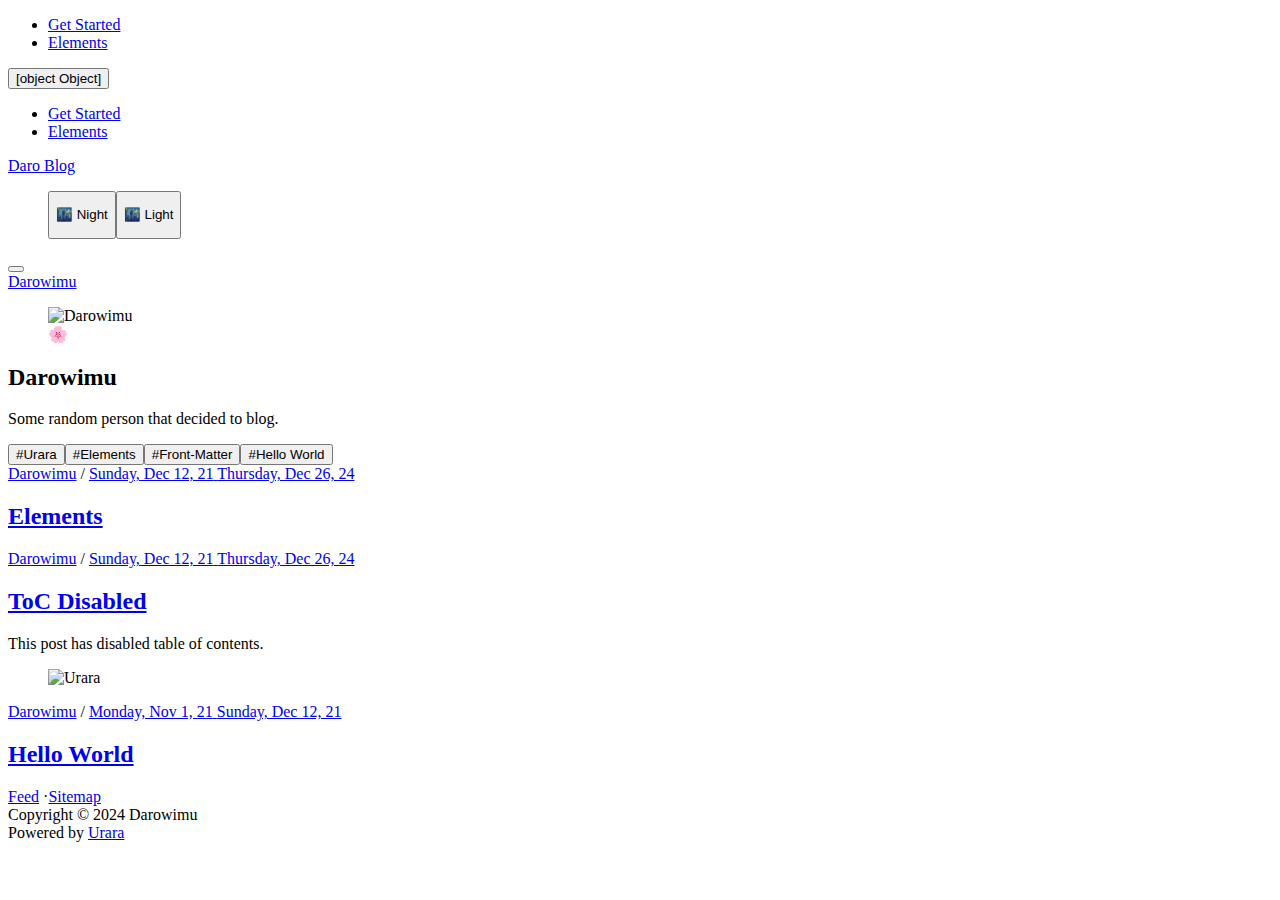
==== index.html @ 3c772a24 "deploy: 29f7deb271c3a0f423821374e1109b436f73f170" ====
<!doctype html>
<html lang="en-US">
  <head prefix="og: https://ogp.me/ns#">
    <meta charset="utf-8" />
    <meta name="generator" content="gh:importantimport/urara" />
    <meta name="viewport" content="width=device-width, initial-scale=1" />
    <link rel="manifest" crossorigin="use-credentials" href="/manifest.webmanifest" />
    <link rel="alternate" type="application/feed+json" href="/feed.json" />
    <link rel="alternate" type="application/atom+xml" href="/atom.xml" />
    <link rel="sitemap" type="application/xml" href="/sitemap.xml" />
    <meta http-equiv="content-security-policy" content="style-src 'self' 'unsafe-inline' https://giscus.app">
		<link href="./_app/immutable/assets/0.twRGqAT3.css" rel="stylesheet">
		<link href="./_app/immutable/assets/posts.D4gQgZwN.css" rel="stylesheet">
		<link rel="modulepreload" href="./_app/immutable/entry/start.jPMTQqQ0.js">
		<link rel="modulepreload" href="./_app/immutable/chunks/entry.Bw_mRrRF.js">
		<link rel="modulepreload" href="./_app/immutable/chunks/scheduler.FGUOCI5T.js">
		<link rel="modulepreload" href="./_app/immutable/chunks/index.BI7v63FY.js">
		<link rel="modulepreload" href="./_app/immutable/entry/app.BhuHzPil.js">
		<link rel="modulepreload" href="./_app/immutable/chunks/preload-helper.BQ24v_F8.js">
		<link rel="modulepreload" href="./_app/immutable/chunks/index.TPYxZWDS.js">
		<link rel="modulepreload" href="./_app/immutable/nodes/0.C-fbD_0y.js">
		<link rel="modulepreload" href="./_app/immutable/chunks/posts.CbyiWqQX.js">
		<link rel="modulepreload" href="./_app/immutable/chunks/posts.4dVmwM_k.js">
		<link rel="modulepreload" href="./_app/immutable/nodes/2.CXA2_VUJ.js">
		<link rel="modulepreload" href="./_app/immutable/chunks/stores.BW5IxQlB.js">
		<link rel="modulepreload" href="./_app/immutable/chunks/post_card.CGYtZZ6U.js"><title>Daro Blog</title><!-- HEAD_svelte-1laq3tv_START --><!-- HEAD_svelte-1laq3tv_END --><!-- HEAD_svelte-10yve3l_START --><link href="https://urara-demo.netlify.app/favicon.png" rel="shortcut icon" sizes="48x48" type="image/png"><link href="https://urara-demo.netlify.app/assets/any@180.png" rel="apple-touch-icon" sizes="180x180" type="image/png"><link href="https://urara-demo.netlify.app/assets/any@192.png" rel="icon" sizes="192x192" type="image/png"><!-- HEAD_svelte-10yve3l_END --><!-- HEAD_svelte-yn0p46_START --><meta name="theme-color"><!-- HEAD_svelte-yn0p46_END --><!-- HEAD_svelte-13ashyv_START --><meta content="Darowimu" name="author"><meta content="Powered by SvelteKit/Urara" name="description"> <meta name="keywords">  <link href="https://urara-demo.netlify.app" rel="canonical"><!-- HEAD_svelte-13ashyv_END --><!-- HEAD_svelte-1b7xa4j_START --><meta content="Daro Blog" property="og:site_name"><meta content="en-US" property="og:locale"><meta content="website" property="og:type"> <meta content="https://urara-demo.netlify.app/assets/maskable@512.png" property="og:image"> <meta content="Powered by SvelteKit/Urara" property="og:description"> <meta content="Daro Blog" property="og:title"> <meta content="https://urara-demo.netlify.app" property="og:url"><!-- HEAD_svelte-1b7xa4j_END -->
  </head>
  <body itemscope itemtype="https://schema.org/WebPage">
    <div style="display: contents">      <header class="fixed z-50 w-full transition-all duration-500 ease-in-out border-b-2 border-transparent max-h-[4.125rem]false" id="header"><div class="navbar"><div class="navbar-start">  <div class="dropdown lg:hidden"><label class="btn btn-square btn-ghost" for="navbar-dropdown" tabindex="0" data-svelte-h="svelte-18njhny"><span class="i-heroicons-outline-menu-alt-1"></span></label> <ul class="menu menu-compact dropdown-content bg-base-100 text-base-content shadow-lg rounded-box min-w-max max-w-52 p-2" id="navbar-dropdown" tabindex="0"><li><a href="/hello-world">Get Started</a> </li><li><a href="/hello-world/elements">Elements</a> </li></ul></div> <div class="swap order-last hidden lg:inline-grid"><button class="swap-on btn btn-ghost text-base font-normal normal-case transition-all duration-200 hidden">[object Object]</button> <ul class="swap-off menu menu-horizontal p-0"><li><a class="!rounded-btn" href="/hello-world">Get Started</a> </li><li><a class="!rounded-btn" href="/hello-world/elements">Elements</a> </li></ul></div> <a class="btn btn-ghost normal-case text-lg" href="/">Daro Blog</a></div> <div class="navbar-end"> <div class="dropdown dropdown-end" id="change-theme">  <div class="btn btn-square btn-ghost" tabindex="0" data-svelte-h="svelte-1xk2wyd"><span class="i-heroicons-outline-color-swatch"></span></div>   <ul class="flex flex-nowrap shadow-2xl menu dropdown-content bg-base-100 text-base-content rounded-box w-52 p-2 gap-2 overflow-y-auto max-h-[21.5rem]" tabindex="0"><button class="btn btn-ghost w-full hover:bg-primary group rounded-lg flex bg-base-100 p-2 transition-all" data-theme="night"><p class="flex-1 text-left text-base-content group-hover:text-primary-content transition-color">🌃 Night</p> <div class="grid grid-cols-4 gap-0.5 m-auto"><div class="bg-primary w-1 h-4 rounded-btn"></div><div class="bg-secondary w-1 h-4 rounded-btn"></div><div class="bg-accent w-1 h-4 rounded-btn"></div><div class="bg-neutral w-1 h-4 rounded-btn"></div></div> </button><button class="btn btn-ghost w-full hover:bg-primary group rounded-lg flex bg-base-100 p-2 transition-all" data-theme="lemonade"><p class="flex-1 text-left text-base-content group-hover:text-primary-content transition-color">🌃 Light</p> <div class="grid grid-cols-4 gap-0.5 m-auto"><div class="bg-primary w-1 h-4 rounded-btn"></div><div class="bg-secondary w-1 h-4 rounded-btn"></div><div class="bg-accent w-1 h-4 rounded-btn"></div><div class="bg-neutral w-1 h-4 rounded-btn"></div></div> </button></ul></div></div></div></header> <button aria-label="scroll to top" class="fixed grid group btn btn-circle btn-lg border-none backdrop-blur bottom-6 right-6 z-50 duration-500 ease-in-outbtn-ghost bg-base-100/30 md:bg-base-200/30  translate-y-24" id="totop"> <div class="radial-progress text-accent transition-all duration-500 ease-in-out group-hover:text-[color-mix(in_oklab,oklch(var(--a)),black_7%)] col-start-1 row-start-1" style="--size:4rem; --thickness: 0.25rem; --value:undefined;"></div> <div class="border-4 border-base-content/10 group-hover:border-transparent col-start-1 row-start-1 rounded-full w-full h-full p-4 grid duration-500 ease-in-out" data-svelte-h="svelte-1lpt3af"><span class="i-heroicons-solid-chevron-up !w-6 !h-6"></span></div></button> <div class="bg-base-100 md:bg-base-200 min-h-screen pt-16 md:pb-8 lg:pb-16">  <div class="flex flex-col flex-nowrap justify-center xl:flex-row xl:flex-wrap h-feed"><div class="flex-1 w-full max-w-screen-md order-first mx-auto xl:mr-0 xl:ml-8 xl:max-w-md"><div class="h-card flex flex-col gap-4 sticky top-24 card card-body p-4 items-right xl:border-2 xl:py-8 border-base-content/10 xl:ml-auto xl:mr-8 xl:max-w-xs"><a class="hidden u-url u-uid" href="https://urara-demo.netlify.app">Darowimu</a> <figure class="relative mx-auto group"><img alt="Darowimu" class="u-photo rounded-full shadow-xl hover:shadow-2xl transition-shadow z-10 w-24 h-24 md:w-32 md:h-32" src="/assets/maskable@512.png"> <div class="absolute z-20 rounded-full w-8 h-8 md:w-10 md:h-10 bottom-0 right-0 bg-base-100 shadow-xl text-lg md:text-xl text-center py-0.5 md:py-1.5">🌸</div></figure> <div class="text-center flex flex-col gap-2"><h2 class="text-2xl font-bold mt-0 mb-2 p-name">Darowimu</h2> <p class="opacity-75 p-note"><!-- HTML_TAG_START -->Some random person that decided to blog.<!-- HTML_TAG_END --></p> </div></div></div> <div class="flex-1 w-full max-w-screen-md xl:order-last mx-auto xl:ml-0 xl:mr-8 xl:max-w-md"><div class="flex xl:flex-wrap gap-2 overflow-x-auto xl:overflow-x-hidden overflow-y-hidden max-h-24 my-auto xl:max-h-fit max-w-fit xl:max-w-full pl-8 md:px-0 xl:pl-8 xl:pt-8"><button class="btn btn-sm btn-ghost normal-case border-dotted border-base-content/20 border-2 mt-4 mb-8 xl:m-0" id="Urara">#Urara </button><button class="btn btn-sm btn-ghost normal-case border-dotted border-base-content/20 border-2 mt-4 mb-8 xl:m-0" id="Elements">#Elements </button><button class="btn btn-sm btn-ghost normal-case border-dotted border-base-content/20 border-2 mt-4 mb-8 xl:m-0" id="Front-Matter">#Front-Matter </button><button class="btn btn-sm btn-ghost normal-case border-dotted border-base-content/20 border-2 mt-4 mb-8 xl:m-0" id="Hello World">#Hello World </button></div></div> <div class="flex-none w-full max-w-screen-md mx-auto xl:mx-0">  <main class="flex flex-col relative bg-base-100 md:bg-transparent md:gap-8 z-10" itemprop="mainEntityOfPage" itemscope itemtype="https://schema.org/Blog">  <div class="rounded-box transition-all duration-500 ease-in-out hover:z-30 hover:shadow-lg md:shadow-xl md:hover:shadow-2xl md:hover:-translate-y-0.5"><article class="h-entry card bg-base-100 rounded-none md:rounded-box md:shadow-xl overflow-hidden z-10  group" itemprop="blogPost" itemscope itemtype="https://schema.org/BlogPosting">   <div class="card-body gap-0 "><div class="flex flex-col gap-2"> <div class="flex font-semibold gap-1.5"><a class="opacity-75 hover:opacity-100 hover:text-primary duration-500 ease-in-out p-author h-card hidden" href="https://urara-demo.netlify.app" rel="author">Darowimu</a> <span class="opacity-50 hidden" data-svelte-h="svelte-1ijzl0g">/</span> <a class="u-url u-uid swap group/time" href="/hello-world/elements"><time class="group-hover/time:opacity-0 font-semibold opacity-75 duration-500 ease-in-out mr-auto dt-published" datetime="2021-12-12T00:00:00.000Z" itemprop="datePublished">Sunday, Dec 12, 21</time> <time class="opacity-0 group-hover/time:opacity-100 font-semibold text-primary duration-500 ease-in-out mr-auto dt-updated" datetime="2024-12-26T21:38:08.629Z" itemprop="dateModified">Thursday, Dec 26, 24</time></a></div> <h2 class="card-title text-3xl mr-auto bg-[length:100%_0%] bg-[position:0_88%] underline decoration-4 decoration-transparent group-hover:decoration-primary hover:bg-[length:100%_100%] hover:text-primary-content bg-gradient-to-t from-primary to-primary bg-no-repeat transition-all ease-in-out duration-300" itemprop="name headline"><a class="u-url p-name" href="/hello-world/elements" itemprop="url">Elements</a></h2> </div> <main class="urara-prose prose e-content" itemprop="articleBody"></main> </div> </article> </div>  <div class="rounded-box transition-all duration-500 ease-in-out hover:z-30 hover:shadow-lg md:shadow-xl md:hover:shadow-2xl md:hover:-translate-y-0.5"><article class="h-entry card bg-base-100 rounded-none md:rounded-box md:shadow-xl overflow-hidden z-10  group" itemprop="blogPost" itemscope itemtype="https://schema.org/BlogPosting">   <div class="card-body gap-0 "><div class="flex flex-col gap-2"> <div class="flex font-semibold gap-1.5"><a class="opacity-75 hover:opacity-100 hover:text-primary duration-500 ease-in-out p-author h-card hidden" href="https://urara-demo.netlify.app" rel="author">Darowimu</a> <span class="opacity-50 hidden" data-svelte-h="svelte-1ijzl0g">/</span> <a class="u-url u-uid swap group/time" href="/hello-world/toc-disabled"><time class="group-hover/time:opacity-0 font-semibold opacity-75 duration-500 ease-in-out mr-auto dt-published" datetime="2021-12-12T00:00:00.000Z" itemprop="datePublished">Sunday, Dec 12, 21</time> <time class="opacity-0 group-hover/time:opacity-100 font-semibold text-primary duration-500 ease-in-out mr-auto dt-updated" datetime="2024-12-26T21:38:08.629Z" itemprop="dateModified">Thursday, Dec 26, 24</time></a></div> <h2 class="card-title text-3xl mr-auto bg-[length:100%_0%] bg-[position:0_88%] underline decoration-4 decoration-transparent group-hover:decoration-primary hover:bg-[length:100%_100%] hover:text-primary-content bg-gradient-to-t from-primary to-primary bg-no-repeat transition-all ease-in-out duration-300" itemprop="name headline"><a class="u-url p-name" href="/hello-world/toc-disabled" itemprop="url">ToC Disabled</a></h2> <p class="p-summary mb-auto" itemprop="description">This post has disabled table of contents.</p></div> <main class="urara-prose prose e-content" itemprop="articleBody"></main> </div> </article> </div>  <div class="rounded-box transition-all duration-500 ease-in-out hover:z-30 hover:shadow-lg md:shadow-xl md:hover:shadow-2xl md:hover:-translate-y-0.5"><article class="h-entry card bg-base-100 rounded-none md:rounded-box md:shadow-xl overflow-hidden z-10 before:!rounded-none group image-full" itemprop="blogPost" itemscope itemtype="https://schema.org/BlogPosting">  <figure class="!block"><picture><source srcset="/_app/immutable/assets/urara.CoHjeEFW.avif 736w" type="image/avif"> <img alt="Urara" class="u-featured object-center h-full w-full absolute group-hover:scale-105 transition-transform duration-500 ease-in-out" decoding="auto" loading="eager" src="/hello-world/urara.webp"></picture></figure> <div class="card-body gap-0 md:col-start-1 md:row-start-1 md:text-neutral-content md:z-20"><div class="flex flex-col gap-2"> <div class="flex font-semibold gap-1.5"><a class="opacity-75 hover:opacity-100 hover:text-primary duration-500 ease-in-out p-author h-card hidden" href="https://urara-demo.netlify.app" rel="author">Darowimu</a> <span class="opacity-50 hidden" data-svelte-h="svelte-1ijzl0g">/</span> <a class="u-url u-uid swap group/time" href="/hello-world"><time class="group-hover/time:opacity-0 font-semibold opacity-75 duration-500 ease-in-out mr-auto dt-published" datetime="2021-11-01T00:00:00.000Z" itemprop="datePublished">Monday, Nov 1, 21</time> <time class="opacity-0 group-hover/time:opacity-100 font-semibold text-primary duration-500 ease-in-out mr-auto dt-updated" datetime="2021-12-12T00:00:00.000Z" itemprop="dateModified">Sunday, Dec 12, 21</time></a></div> <h2 class="card-title text-3xl mr-auto bg-[length:100%_0%] bg-[position:0_88%] underline decoration-4 decoration-transparent group-hover:decoration-primary hover:bg-[length:100%_100%] hover:text-primary-content bg-gradient-to-t from-primary to-primary bg-no-repeat transition-all ease-in-out duration-300" itemprop="name headline"><a class="u-url p-name" href="/hello-world" itemprop="url">Hello World</a></h2> </div> <main class="urara-prose prose e-content" itemprop="articleBody"></main> </div> </article> </div></main> <div class="sticky bottom-0 md:static md:mt-8 hidden"><div class="divider mt-0 mb-8 hidden lg:flex"></div> <footer class="footer footer-center bg-base-300 text-base-content shadow-inner p-8 md:rounded-box  " id="footer"><div class="prose"><p><a href="/atom.xml" rel="noopener noreferrer external" target="_blank">Feed</a> <span class="mr-1" data-svelte-h="svelte-lk4btp">·</span><a href="/sitemap.xml" rel="noopener noreferrer external" target="_blank">Sitemap</a>  <br>
      Copyright © 2024 Darowimu <br>
      Powered by
      <a class="tooltip tooltip-secondary hover:text-secondary" data-tip="🌸 [Polaris] - Based on MDsveX & SvelteKit 🌸" href="https://github.com/importantimport/urara" rel="noopener noreferrer external" target="_blank" data-svelte-h="svelte-vjman6">Urara</a> </p></div></footer></div></div></div></div> 
			<script type="application/json" data-sveltekit-fetched data-url="/posts.json">{"status":200,"statusText":"","headers":{},"body":"[{\"title\":\"Elements\",\"created\":\"2021-12-12T00:00:00.000Z\",\"tags\":[\"Urara\",\"Elements\"],\"updated\":\"2024-12-26T21:38:08.629Z\",\"images\":[],\"slug\":\"/hello-world/elements/+page.svelte.md\",\"path\":\"/hello-world/elements\",\"toc\":[{\"depth\":2,\"slug\":\"headings\",\"title\":\"Headings\"},{\"depth\":3,\"slug\":\"heading\",\"title\":\"Heading\"},{\"depth\":4,\"slug\":\"heading-1\",\"title\":\"Heading\"},{\"depth\":5,\"slug\":\"heading-2\",\"title\":\"Heading\"},{\"depth\":6,\"slug\":\"heading-3\",\"title\":\"Heading\"},{\"depth\":2,\"slug\":\"paragraphs\",\"title\":\"Paragraphs\"},{\"depth\":2,\"slug\":\"lists\",\"title\":\"Lists\"},{\"depth\":3,\"slug\":\"definition-list-dl\",\"title\":\"Definition List (dl)\"},{\"depth\":3,\"slug\":\"ordered-list-ol\",\"title\":\"Ordered List (ol)\"},{\"depth\":3,\"slug\":\"unordered-list-ul\",\"title\":\"Unordered List (ul)\"},{\"depth\":3,\"slug\":\"checkbox-list-ul\",\"title\":\"Checkbox List (ul)\"},{\"depth\":2,\"slug\":\"table\",\"title\":\"Table\"},{\"depth\":2,\"slug\":\"footnotes\",\"title\":\"Footnotes\"},{\"depth\":2,\"slug\":\"code\",\"title\":\"Code\"},{\"depth\":2,\"slug\":\"misc\",\"title\":\"Misc\"},{\"depth\":2,\"slug\":\"svelte-components\",\"title\":\"Svelte Components\"}],\"html\":\"\",\"type\":\"article\"},{\"title\":\"ToC Disabled\",\"summary\":\"This post has disabled table of contents.\",\"created\":\"2021-12-12T00:00:00.000Z\",\"tags\":[\"Front-Matter\"],\"toc\":false,\"updated\":\"2024-12-26T21:38:08.629Z\",\"images\":[],\"slug\":\"/hello-world/toc-disabled/+page.md\",\"path\":\"/hello-world/toc-disabled\",\"html\":\"\",\"type\":\"article\"},{\"title\":\"Hello World\",\"image\":\"/hello-world/urara.webp\",\"alt\":\"Urara\",\"created\":\"2021-11-01T00:00:00.000Z\",\"updated\":\"2021-12-12T00:00:00.000Z\",\"tags\":[\"Hello World\",\"Urara\"],\"images\":[],\"slug\":\"/hello-world/+page.svelte.md\",\"path\":\"/hello-world\",\"toc\":[{\"depth\":2,\"slug\":\"developing\",\"title\":\"Developing\"},{\"depth\":2,\"slug\":\"building\",\"title\":\"Building\"},{\"depth\":2,\"slug\":\"documentation\",\"title\":\"Documentation\"}],\"html\":\"\",\"type\":\"article\"}]"}</script>
			<script>
				{
					__sveltekit_11xqhlh = {
						base: new URL(".", location).pathname.slice(0, -1)
					};

					const element = document.currentScript.parentElement;

					const data = [null,null];

					Promise.all([
						import("./_app/immutable/entry/start.jPMTQqQ0.js"),
						import("./_app/immutable/entry/app.BhuHzPil.js")
					]).then(([kit, app]) => {
						kit.start(app, element, {
							node_ids: [0, 2],
							data,
							form: null,
							error: null
						});
					});
				}
			</script>
		</div>
  </body>
</html>
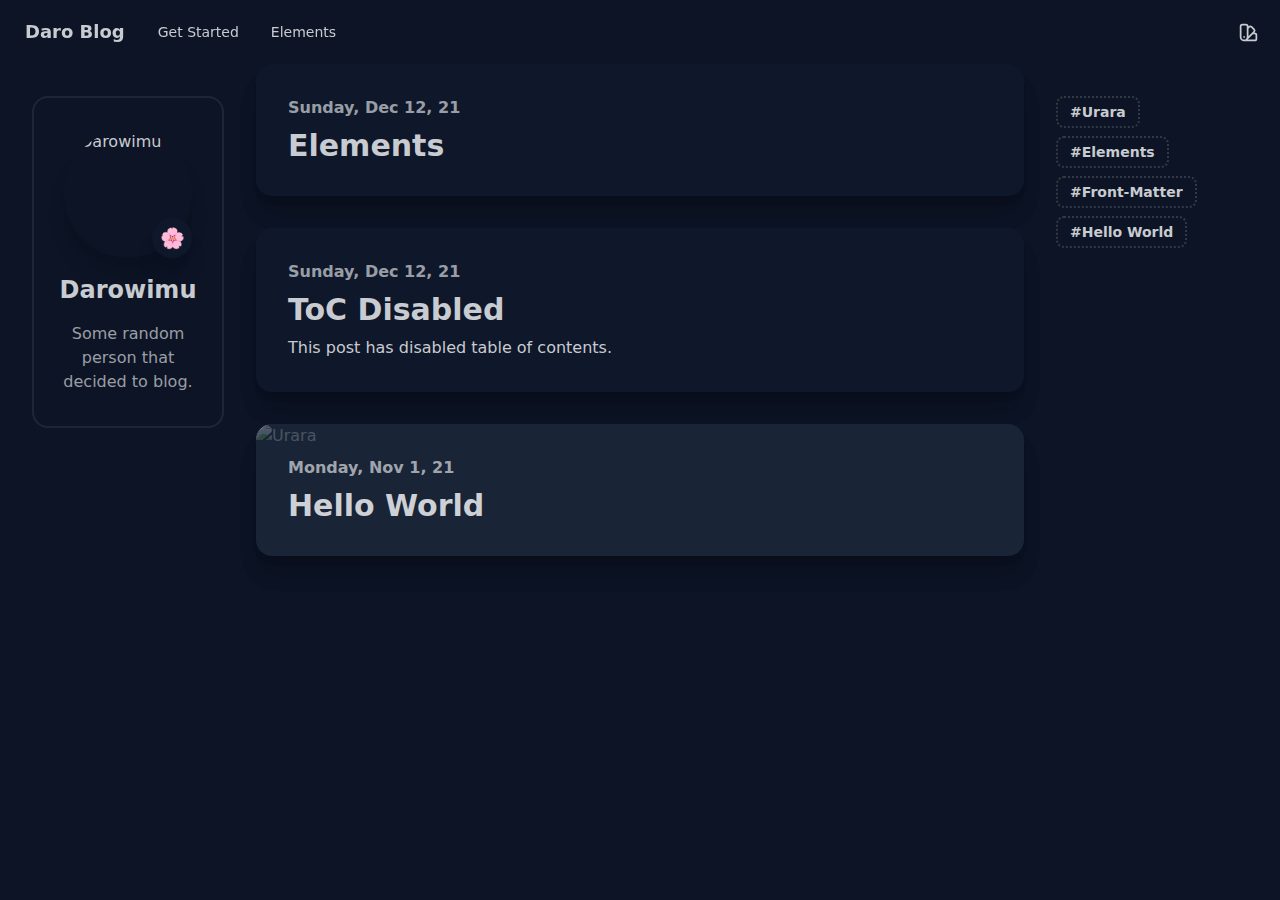
==== commit 709cf0a3: "deploy: 5466dfd1dd3529ccba396a6a5796adc3618f21da" ====
--- a/index.html
+++ b/index.html
@@ -9,31 +9,29 @@
     <link rel="alternate" type="application/atom+xml" href="/atom.xml" />
     <link rel="sitemap" type="application/xml" href="/sitemap.xml" />
     <meta http-equiv="content-security-policy" content="style-src 'self' 'unsafe-inline' https://giscus.app">
-		<link href="./_app/immutable/assets/0.twRGqAT3.css" rel="stylesheet">
+		<link href="./_app/immutable/assets/0.DyyJXam5.css" rel="stylesheet">
 		<link href="./_app/immutable/assets/posts.D4gQgZwN.css" rel="stylesheet">
-		<link rel="modulepreload" href="./_app/immutable/entry/start.jPMTQqQ0.js">
-		<link rel="modulepreload" href="./_app/immutable/chunks/entry.Bw_mRrRF.js">
+		<link rel="modulepreload" href="./_app/immutable/entry/start.Cbe9UZcG.js">
+		<link rel="modulepreload" href="./_app/immutable/chunks/entry.CT1XkQZy.js">
 		<link rel="modulepreload" href="./_app/immutable/chunks/scheduler.FGUOCI5T.js">
 		<link rel="modulepreload" href="./_app/immutable/chunks/index.BI7v63FY.js">
-		<link rel="modulepreload" href="./_app/immutable/entry/app.BhuHzPil.js">
+		<link rel="modulepreload" href="./_app/immutable/entry/app.BUAMHuux.js">
 		<link rel="modulepreload" href="./_app/immutable/chunks/preload-helper.BQ24v_F8.js">
 		<link rel="modulepreload" href="./_app/immutable/chunks/index.TPYxZWDS.js">
-		<link rel="modulepreload" href="./_app/immutable/nodes/0.C-fbD_0y.js">
+		<link rel="modulepreload" href="./_app/immutable/nodes/0.D9pzqazO.js">
 		<link rel="modulepreload" href="./_app/immutable/chunks/posts.CbyiWqQX.js">
 		<link rel="modulepreload" href="./_app/immutable/chunks/posts.4dVmwM_k.js">
-		<link rel="modulepreload" href="./_app/immutable/nodes/2.CXA2_VUJ.js">
-		<link rel="modulepreload" href="./_app/immutable/chunks/stores.BW5IxQlB.js">
-		<link rel="modulepreload" href="./_app/immutable/chunks/post_card.CGYtZZ6U.js"><title>Daro Blog</title><!-- HEAD_svelte-1laq3tv_START --><!-- HEAD_svelte-1laq3tv_END --><!-- HEAD_svelte-10yve3l_START --><link href="https://urara-demo.netlify.app/favicon.png" rel="shortcut icon" sizes="48x48" type="image/png"><link href="https://urara-demo.netlify.app/assets/any@180.png" rel="apple-touch-icon" sizes="180x180" type="image/png"><link href="https://urara-demo.netlify.app/assets/any@192.png" rel="icon" sizes="192x192" type="image/png"><!-- HEAD_svelte-10yve3l_END --><!-- HEAD_svelte-yn0p46_START --><meta name="theme-color"><!-- HEAD_svelte-yn0p46_END --><!-- HEAD_svelte-13ashyv_START --><meta content="Darowimu" name="author"><meta content="Powered by SvelteKit/Urara" name="description"> <meta name="keywords">  <link href="https://urara-demo.netlify.app" rel="canonical"><!-- HEAD_svelte-13ashyv_END --><!-- HEAD_svelte-1b7xa4j_START --><meta content="Daro Blog" property="og:site_name"><meta content="en-US" property="og:locale"><meta content="website" property="og:type"> <meta content="https://urara-demo.netlify.app/assets/maskable@512.png" property="og:image"> <meta content="Powered by SvelteKit/Urara" property="og:description"> <meta content="Daro Blog" property="og:title"> <meta content="https://urara-demo.netlify.app" property="og:url"><!-- HEAD_svelte-1b7xa4j_END -->
+		<link rel="modulepreload" href="./_app/immutable/nodes/2.Dih--NgC.js">
+		<link rel="modulepreload" href="./_app/immutable/chunks/stores.Ckrjcemc.js">
+		<link rel="modulepreload" href="./_app/immutable/chunks/post_card.Db7sp-6k.js"><title>Daro Blog</title><!-- HEAD_svelte-1laq3tv_START --><!-- HEAD_svelte-1laq3tv_END --><!-- HEAD_svelte-10yve3l_START --><link href="https://urara-demo.netlify.app/favicon.png" rel="shortcut icon" sizes="48x48" type="image/png"><link href="https://urara-demo.netlify.app/assets/any@180.png" rel="apple-touch-icon" sizes="180x180" type="image/png"><link href="https://urara-demo.netlify.app/assets/any@192.png" rel="icon" sizes="192x192" type="image/png"><!-- HEAD_svelte-10yve3l_END --><!-- HEAD_svelte-yn0p46_START --><meta name="theme-color"><!-- HEAD_svelte-yn0p46_END --><!-- HEAD_svelte-13ashyv_START --><meta content="Darowimu" name="author"><meta content="Powered by SvelteKit/Urara" name="description"> <meta name="keywords">  <link href="https://urara-demo.netlify.app" rel="canonical"><!-- HEAD_svelte-13ashyv_END --><!-- HEAD_svelte-1b7xa4j_START --><meta content="Daro Blog" property="og:site_name"><meta content="en-US" property="og:locale"><meta content="website" property="og:type"> <meta content="https://urara-demo.netlify.app/assets/maskable@512.png" property="og:image"> <meta content="Powered by SvelteKit/Urara" property="og:description"> <meta content="Daro Blog" property="og:title"> <meta content="https://urara-demo.netlify.app" property="og:url"><!-- HEAD_svelte-1b7xa4j_END -->
   </head>
   <body itemscope itemtype="https://schema.org/WebPage">
-    <div style="display: contents">      <header class="fixed z-50 w-full transition-all duration-500 ease-in-out border-b-2 border-transparent max-h-[4.125rem]false" id="header"><div class="navbar"><div class="navbar-start">  <div class="dropdown lg:hidden"><label class="btn btn-square btn-ghost" for="navbar-dropdown" tabindex="0" data-svelte-h="svelte-18njhny"><span class="i-heroicons-outline-menu-alt-1"></span></label> <ul class="menu menu-compact dropdown-content bg-base-100 text-base-content shadow-lg rounded-box min-w-max max-w-52 p-2" id="navbar-dropdown" tabindex="0"><li><a href="/hello-world">Get Started</a> </li><li><a href="/hello-world/elements">Elements</a> </li></ul></div> <div class="swap order-last hidden lg:inline-grid"><button class="swap-on btn btn-ghost text-base font-normal normal-case transition-all duration-200 hidden">[object Object]</button> <ul class="swap-off menu menu-horizontal p-0"><li><a class="!rounded-btn" href="/hello-world">Get Started</a> </li><li><a class="!rounded-btn" href="/hello-world/elements">Elements</a> </li></ul></div> <a class="btn btn-ghost normal-case text-lg" href="/">Daro Blog</a></div> <div class="navbar-end"> <div class="dropdown dropdown-end" id="change-theme">  <div class="btn btn-square btn-ghost" tabindex="0" data-svelte-h="svelte-1xk2wyd"><span class="i-heroicons-outline-color-swatch"></span></div>   <ul class="flex flex-nowrap shadow-2xl menu dropdown-content bg-base-100 text-base-content rounded-box w-52 p-2 gap-2 overflow-y-auto max-h-[21.5rem]" tabindex="0"><button class="btn btn-ghost w-full hover:bg-primary group rounded-lg flex bg-base-100 p-2 transition-all" data-theme="night"><p class="flex-1 text-left text-base-content group-hover:text-primary-content transition-color">🌃 Night</p> <div class="grid grid-cols-4 gap-0.5 m-auto"><div class="bg-primary w-1 h-4 rounded-btn"></div><div class="bg-secondary w-1 h-4 rounded-btn"></div><div class="bg-accent w-1 h-4 rounded-btn"></div><div class="bg-neutral w-1 h-4 rounded-btn"></div></div> </button><button class="btn btn-ghost w-full hover:bg-primary group rounded-lg flex bg-base-100 p-2 transition-all" data-theme="lemonade"><p class="flex-1 text-left text-base-content group-hover:text-primary-content transition-color">🌃 Light</p> <div class="grid grid-cols-4 gap-0.5 m-auto"><div class="bg-primary w-1 h-4 rounded-btn"></div><div class="bg-secondary w-1 h-4 rounded-btn"></div><div class="bg-accent w-1 h-4 rounded-btn"></div><div class="bg-neutral w-1 h-4 rounded-btn"></div></div> </button></ul></div></div></div></header> <button aria-label="scroll to top" class="fixed grid group btn btn-circle btn-lg border-none backdrop-blur bottom-6 right-6 z-50 duration-500 ease-in-outbtn-ghost bg-base-100/30 md:bg-base-200/30  translate-y-24" id="totop"> <div class="radial-progress text-accent transition-all duration-500 ease-in-out group-hover:text-[color-mix(in_oklab,oklch(var(--a)),black_7%)] col-start-1 row-start-1" style="--size:4rem; --thickness: 0.25rem; --value:undefined;"></div> <div class="border-4 border-base-content/10 group-hover:border-transparent col-start-1 row-start-1 rounded-full w-full h-full p-4 grid duration-500 ease-in-out" data-svelte-h="svelte-1lpt3af"><span class="i-heroicons-solid-chevron-up !w-6 !h-6"></span></div></button> <div class="bg-base-100 md:bg-base-200 min-h-screen pt-16 md:pb-8 lg:pb-16">  <div class="flex flex-col flex-nowrap justify-center xl:flex-row xl:flex-wrap h-feed"><div class="flex-1 w-full max-w-screen-md order-first mx-auto xl:mr-0 xl:ml-8 xl:max-w-md"><div class="h-card flex flex-col gap-4 sticky top-24 card card-body p-4 items-right xl:border-2 xl:py-8 border-base-content/10 xl:ml-auto xl:mr-8 xl:max-w-xs"><a class="hidden u-url u-uid" href="https://urara-demo.netlify.app">Darowimu</a> <figure class="relative mx-auto group"><img alt="Darowimu" class="u-photo rounded-full shadow-xl hover:shadow-2xl transition-shadow z-10 w-24 h-24 md:w-32 md:h-32" src="/assets/maskable@512.png"> <div class="absolute z-20 rounded-full w-8 h-8 md:w-10 md:h-10 bottom-0 right-0 bg-base-100 shadow-xl text-lg md:text-xl text-center py-0.5 md:py-1.5">🌸</div></figure> <div class="text-center flex flex-col gap-2"><h2 class="text-2xl font-bold mt-0 mb-2 p-name">Darowimu</h2> <p class="opacity-75 p-note"><!-- HTML_TAG_START -->Some random person that decided to blog.<!-- HTML_TAG_END --></p> </div></div></div> <div class="flex-1 w-full max-w-screen-md xl:order-last mx-auto xl:ml-0 xl:mr-8 xl:max-w-md"><div class="flex xl:flex-wrap gap-2 overflow-x-auto xl:overflow-x-hidden overflow-y-hidden max-h-24 my-auto xl:max-h-fit max-w-fit xl:max-w-full pl-8 md:px-0 xl:pl-8 xl:pt-8"><button class="btn btn-sm btn-ghost normal-case border-dotted border-base-content/20 border-2 mt-4 mb-8 xl:m-0" id="Urara">#Urara </button><button class="btn btn-sm btn-ghost normal-case border-dotted border-base-content/20 border-2 mt-4 mb-8 xl:m-0" id="Elements">#Elements </button><button class="btn btn-sm btn-ghost normal-case border-dotted border-base-content/20 border-2 mt-4 mb-8 xl:m-0" id="Front-Matter">#Front-Matter </button><button class="btn btn-sm btn-ghost normal-case border-dotted border-base-content/20 border-2 mt-4 mb-8 xl:m-0" id="Hello World">#Hello World </button></div></div> <div class="flex-none w-full max-w-screen-md mx-auto xl:mx-0">  <main class="flex flex-col relative bg-base-100 md:bg-transparent md:gap-8 z-10" itemprop="mainEntityOfPage" itemscope itemtype="https://schema.org/Blog">  <div class="rounded-box transition-all duration-500 ease-in-out hover:z-30 hover:shadow-lg md:shadow-xl md:hover:shadow-2xl md:hover:-translate-y-0.5"><article class="h-entry card bg-base-100 rounded-none md:rounded-box md:shadow-xl overflow-hidden z-10  group" itemprop="blogPost" itemscope itemtype="https://schema.org/BlogPosting">   <div class="card-body gap-0 "><div class="flex flex-col gap-2"> <div class="flex font-semibold gap-1.5"><a class="opacity-75 hover:opacity-100 hover:text-primary duration-500 ease-in-out p-author h-card hidden" href="https://urara-demo.netlify.app" rel="author">Darowimu</a> <span class="opacity-50 hidden" data-svelte-h="svelte-1ijzl0g">/</span> <a class="u-url u-uid swap group/time" href="/hello-world/elements"><time class="group-hover/time:opacity-0 font-semibold opacity-75 duration-500 ease-in-out mr-auto dt-published" datetime="2021-12-12T00:00:00.000Z" itemprop="datePublished">Sunday, Dec 12, 21</time> <time class="opacity-0 group-hover/time:opacity-100 font-semibold text-primary duration-500 ease-in-out mr-auto dt-updated" datetime="2024-12-26T21:38:08.629Z" itemprop="dateModified">Thursday, Dec 26, 24</time></a></div> <h2 class="card-title text-3xl mr-auto bg-[length:100%_0%] bg-[position:0_88%] underline decoration-4 decoration-transparent group-hover:decoration-primary hover:bg-[length:100%_100%] hover:text-primary-content bg-gradient-to-t from-primary to-primary bg-no-repeat transition-all ease-in-out duration-300" itemprop="name headline"><a class="u-url p-name" href="/hello-world/elements" itemprop="url">Elements</a></h2> </div> <main class="urara-prose prose e-content" itemprop="articleBody"></main> </div> </article> </div>  <div class="rounded-box transition-all duration-500 ease-in-out hover:z-30 hover:shadow-lg md:shadow-xl md:hover:shadow-2xl md:hover:-translate-y-0.5"><article class="h-entry card bg-base-100 rounded-none md:rounded-box md:shadow-xl overflow-hidden z-10  group" itemprop="blogPost" itemscope itemtype="https://schema.org/BlogPosting">   <div class="card-body gap-0 "><div class="flex flex-col gap-2"> <div class="flex font-semibold gap-1.5"><a class="opacity-75 hover:opacity-100 hover:text-primary duration-500 ease-in-out p-author h-card hidden" href="https://urara-demo.netlify.app" rel="author">Darowimu</a> <span class="opacity-50 hidden" data-svelte-h="svelte-1ijzl0g">/</span> <a class="u-url u-uid swap group/time" href="/hello-world/toc-disabled"><time class="group-hover/time:opacity-0 font-semibold opacity-75 duration-500 ease-in-out mr-auto dt-published" datetime="2021-12-12T00:00:00.000Z" itemprop="datePublished">Sunday, Dec 12, 21</time> <time class="opacity-0 group-hover/time:opacity-100 font-semibold text-primary duration-500 ease-in-out mr-auto dt-updated" datetime="2024-12-26T21:38:08.629Z" itemprop="dateModified">Thursday, Dec 26, 24</time></a></div> <h2 class="card-title text-3xl mr-auto bg-[length:100%_0%] bg-[position:0_88%] underline decoration-4 decoration-transparent group-hover:decoration-primary hover:bg-[length:100%_100%] hover:text-primary-content bg-gradient-to-t from-primary to-primary bg-no-repeat transition-all ease-in-out duration-300" itemprop="name headline"><a class="u-url p-name" href="/hello-world/toc-disabled" itemprop="url">ToC Disabled</a></h2> <p class="p-summary mb-auto" itemprop="description">This post has disabled table of contents.</p></div> <main class="urara-prose prose e-content" itemprop="articleBody"></main> </div> </article> </div>  <div class="rounded-box transition-all duration-500 ease-in-out hover:z-30 hover:shadow-lg md:shadow-xl md:hover:shadow-2xl md:hover:-translate-y-0.5"><article class="h-entry card bg-base-100 rounded-none md:rounded-box md:shadow-xl overflow-hidden z-10 before:!rounded-none group image-full" itemprop="blogPost" itemscope itemtype="https://schema.org/BlogPosting">  <figure class="!block"><picture><source srcset="/_app/immutable/assets/urara.CoHjeEFW.avif 736w" type="image/avif"> <img alt="Urara" class="u-featured object-center h-full w-full absolute group-hover:scale-105 transition-transform duration-500 ease-in-out" decoding="auto" loading="eager" src="/hello-world/urara.webp"></picture></figure> <div class="card-body gap-0 md:col-start-1 md:row-start-1 md:text-neutral-content md:z-20"><div class="flex flex-col gap-2"> <div class="flex font-semibold gap-1.5"><a class="opacity-75 hover:opacity-100 hover:text-primary duration-500 ease-in-out p-author h-card hidden" href="https://urara-demo.netlify.app" rel="author">Darowimu</a> <span class="opacity-50 hidden" data-svelte-h="svelte-1ijzl0g">/</span> <a class="u-url u-uid swap group/time" href="/hello-world"><time class="group-hover/time:opacity-0 font-semibold opacity-75 duration-500 ease-in-out mr-auto dt-published" datetime="2021-11-01T00:00:00.000Z" itemprop="datePublished">Monday, Nov 1, 21</time> <time class="opacity-0 group-hover/time:opacity-100 font-semibold text-primary duration-500 ease-in-out mr-auto dt-updated" datetime="2021-12-12T00:00:00.000Z" itemprop="dateModified">Sunday, Dec 12, 21</time></a></div> <h2 class="card-title text-3xl mr-auto bg-[length:100%_0%] bg-[position:0_88%] underline decoration-4 decoration-transparent group-hover:decoration-primary hover:bg-[length:100%_100%] hover:text-primary-content bg-gradient-to-t from-primary to-primary bg-no-repeat transition-all ease-in-out duration-300" itemprop="name headline"><a class="u-url p-name" href="/hello-world" itemprop="url">Hello World</a></h2> </div> <main class="urara-prose prose e-content" itemprop="articleBody"></main> </div> </article> </div></main> <div class="sticky bottom-0 md:static md:mt-8 hidden"><div class="divider mt-0 mb-8 hidden lg:flex"></div> <footer class="footer footer-center bg-base-300 text-base-content shadow-inner p-8 md:rounded-box  " id="footer"><div class="prose"><p><a href="/atom.xml" rel="noopener noreferrer external" target="_blank">Feed</a> <span class="mr-1" data-svelte-h="svelte-lk4btp">·</span><a href="/sitemap.xml" rel="noopener noreferrer external" target="_blank">Sitemap</a>  <br>
-      Copyright © 2024 Darowimu <br>
-      Powered by
-      <a class="tooltip tooltip-secondary hover:text-secondary" data-tip="🌸 [Polaris] - Based on MDsveX & SvelteKit 🌸" href="https://github.com/importantimport/urara" rel="noopener noreferrer external" target="_blank" data-svelte-h="svelte-vjman6">Urara</a> </p></div></footer></div></div></div></div> 
-			<script type="application/json" data-sveltekit-fetched data-url="/posts.json">{"status":200,"statusText":"","headers":{},"body":"[{\"title\":\"Elements\",\"created\":\"2021-12-12T00:00:00.000Z\",\"tags\":[\"Urara\",\"Elements\"],\"updated\":\"2024-12-26T21:38:08.629Z\",\"images\":[],\"slug\":\"/hello-world/elements/+page.svelte.md\",\"path\":\"/hello-world/elements\",\"toc\":[{\"depth\":2,\"slug\":\"headings\",\"title\":\"Headings\"},{\"depth\":3,\"slug\":\"heading\",\"title\":\"Heading\"},{\"depth\":4,\"slug\":\"heading-1\",\"title\":\"Heading\"},{\"depth\":5,\"slug\":\"heading-2\",\"title\":\"Heading\"},{\"depth\":6,\"slug\":\"heading-3\",\"title\":\"Heading\"},{\"depth\":2,\"slug\":\"paragraphs\",\"title\":\"Paragraphs\"},{\"depth\":2,\"slug\":\"lists\",\"title\":\"Lists\"},{\"depth\":3,\"slug\":\"definition-list-dl\",\"title\":\"Definition List (dl)\"},{\"depth\":3,\"slug\":\"ordered-list-ol\",\"title\":\"Ordered List (ol)\"},{\"depth\":3,\"slug\":\"unordered-list-ul\",\"title\":\"Unordered List (ul)\"},{\"depth\":3,\"slug\":\"checkbox-list-ul\",\"title\":\"Checkbox List (ul)\"},{\"depth\":2,\"slug\":\"table\",\"title\":\"Table\"},{\"depth\":2,\"slug\":\"footnotes\",\"title\":\"Footnotes\"},{\"depth\":2,\"slug\":\"code\",\"title\":\"Code\"},{\"depth\":2,\"slug\":\"misc\",\"title\":\"Misc\"},{\"depth\":2,\"slug\":\"svelte-components\",\"title\":\"Svelte Components\"}],\"html\":\"\",\"type\":\"article\"},{\"title\":\"ToC Disabled\",\"summary\":\"This post has disabled table of contents.\",\"created\":\"2021-12-12T00:00:00.000Z\",\"tags\":[\"Front-Matter\"],\"toc\":false,\"updated\":\"2024-12-26T21:38:08.629Z\",\"images\":[],\"slug\":\"/hello-world/toc-disabled/+page.md\",\"path\":\"/hello-world/toc-disabled\",\"html\":\"\",\"type\":\"article\"},{\"title\":\"Hello World\",\"image\":\"/hello-world/urara.webp\",\"alt\":\"Urara\",\"created\":\"2021-11-01T00:00:00.000Z\",\"updated\":\"2021-12-12T00:00:00.000Z\",\"tags\":[\"Hello World\",\"Urara\"],\"images\":[],\"slug\":\"/hello-world/+page.svelte.md\",\"path\":\"/hello-world\",\"toc\":[{\"depth\":2,\"slug\":\"developing\",\"title\":\"Developing\"},{\"depth\":2,\"slug\":\"building\",\"title\":\"Building\"},{\"depth\":2,\"slug\":\"documentation\",\"title\":\"Documentation\"}],\"html\":\"\",\"type\":\"article\"}]"}</script>
+    <div style="display: contents">      <header class="fixed z-50 w-full transition-all duration-500 ease-in-out border-b-2 border-transparent max-h-[4.125rem]false" id="header"><div class="navbar"><div class="navbar-start">  <div class="dropdown lg:hidden"><label class="btn btn-square btn-ghost" for="navbar-dropdown" tabindex="0" data-svelte-h="svelte-18njhny"><span class="i-heroicons-outline-menu-alt-1"></span></label> <ul class="menu menu-compact dropdown-content bg-base-100 text-base-content shadow-lg rounded-box min-w-max max-w-52 p-2" id="navbar-dropdown" tabindex="0"><li><a href="/hello-world">Get Started</a> </li><li><a href="/hello-world/elements">Elements</a> </li></ul></div> <div class="swap order-last hidden lg:inline-grid"><button class="swap-on btn btn-ghost text-base font-normal normal-case transition-all duration-200 hidden">[object Object]</button> <ul class="swap-off menu menu-horizontal p-0"><li><a class="!rounded-btn" href="/hello-world">Get Started</a> </li><li><a class="!rounded-btn" href="/hello-world/elements">Elements</a> </li></ul></div> <a class="btn btn-ghost normal-case text-lg" href="/">Daro Blog</a></div> <div class="navbar-end"> <div class="dropdown dropdown-end" id="change-theme">  <div class="btn btn-square btn-ghost" tabindex="0" data-svelte-h="svelte-1xk2wyd"><span class="i-heroicons-outline-color-swatch"></span></div>   <ul class="flex flex-nowrap shadow-2xl menu dropdown-content bg-base-100 text-base-content rounded-box w-52 p-2 gap-2 overflow-y-auto max-h-[21.5rem]" tabindex="0"><button class="btn btn-ghost w-full hover:bg-primary group rounded-lg flex bg-base-100 p-2 transition-all" data-theme="night"><p class="flex-1 text-left text-base-content group-hover:text-primary-content transition-color">🌃 Night</p> <div class="grid grid-cols-4 gap-0.5 m-auto"><div class="bg-primary w-1 h-4 rounded-btn"></div><div class="bg-secondary w-1 h-4 rounded-btn"></div><div class="bg-accent w-1 h-4 rounded-btn"></div><div class="bg-neutral w-1 h-4 rounded-btn"></div></div> </button><button class="btn btn-ghost w-full hover:bg-primary group rounded-lg flex bg-base-100 p-2 transition-all" data-theme="lemonade"><p class="flex-1 text-left text-base-content group-hover:text-primary-content transition-color">🌃 Light</p> <div class="grid grid-cols-4 gap-0.5 m-auto"><div class="bg-primary w-1 h-4 rounded-btn"></div><div class="bg-secondary w-1 h-4 rounded-btn"></div><div class="bg-accent w-1 h-4 rounded-btn"></div><div class="bg-neutral w-1 h-4 rounded-btn"></div></div> </button></ul></div></div></div></header> <button aria-label="scroll to top" class="fixed grid group btn btn-circle btn-lg border-none backdrop-blur bottom-6 right-6 z-50 duration-500 ease-in-outbtn-ghost bg-base-100/30 md:bg-base-200/30  translate-y-24" id="totop"> <div class="radial-progress text-accent transition-all duration-500 ease-in-out group-hover:text-[color-mix(in_oklab,oklch(var(--a)),black_7%)] col-start-1 row-start-1" style="--size:4rem; --thickness: 0.25rem; --value:undefined;"></div> <div class="border-4 border-base-content/10 group-hover:border-transparent col-start-1 row-start-1 rounded-full w-full h-full p-4 grid duration-500 ease-in-out" data-svelte-h="svelte-1lpt3af"><span class="i-heroicons-solid-chevron-up !w-6 !h-6"></span></div></button> <div class="bg-base-100 md:bg-base-200 min-h-screen pt-16 md:pb-8 lg:pb-16">  <div class="flex flex-col flex-nowrap justify-center xl:flex-row xl:flex-wrap h-feed"><div class="flex-1 w-full max-w-screen-md order-first mx-auto xl:mr-0 xl:ml-8 xl:max-w-md"><div class="h-card flex flex-col gap-4 sticky top-24 card card-body p-4 items-right xl:border-2 xl:py-8 border-base-content/10 xl:ml-auto xl:mr-8 xl:max-w-xs"><a class="hidden u-url u-uid" href="https://urara-demo.netlify.app">Darowimu</a> <figure class="relative mx-auto group"><img alt="Darowimu" class="u-photo rounded-full shadow-xl hover:shadow-2xl transition-shadow z-10 w-24 h-24 md:w-32 md:h-32" src="/assets/maskable@512.png"> <div class="absolute z-20 rounded-full w-8 h-8 md:w-10 md:h-10 bottom-0 right-0 bg-base-100 shadow-xl text-lg md:text-xl text-center py-0.5 md:py-1.5">🌸</div></figure> <div class="text-center flex flex-col gap-2"><h2 class="text-2xl font-bold mt-0 mb-2 p-name">Darowimu</h2> <p class="opacity-75 p-note"><!-- HTML_TAG_START -->Some random person that decided to blog.<!-- HTML_TAG_END --></p> </div></div></div> <div class="flex-1 w-full max-w-screen-md xl:order-last mx-auto xl:ml-0 xl:mr-8 xl:max-w-md"><div class="flex xl:flex-wrap gap-2 overflow-x-auto xl:overflow-x-hidden overflow-y-hidden max-h-24 my-auto xl:max-h-fit max-w-fit xl:max-w-full pl-8 md:px-0 xl:pl-8 xl:pt-8"><button class="btn btn-sm btn-ghost normal-case border-dotted border-base-content/20 border-2 mt-4 mb-8 xl:m-0" id="Urara">#Urara </button><button class="btn btn-sm btn-ghost normal-case border-dotted border-base-content/20 border-2 mt-4 mb-8 xl:m-0" id="Elements">#Elements </button><button class="btn btn-sm btn-ghost normal-case border-dotted border-base-content/20 border-2 mt-4 mb-8 xl:m-0" id="Front-Matter">#Front-Matter </button><button class="btn btn-sm btn-ghost normal-case border-dotted border-base-content/20 border-2 mt-4 mb-8 xl:m-0" id="Hello World">#Hello World </button></div></div> <div class="flex-none w-full max-w-screen-md mx-auto xl:mx-0">  <main class="flex flex-col relative bg-base-100 md:bg-transparent md:gap-8 z-10" itemprop="mainEntityOfPage" itemscope itemtype="https://schema.org/Blog">  <div class="rounded-box transition-all duration-500 ease-in-out hover:z-30 hover:shadow-lg md:shadow-xl md:hover:shadow-2xl md:hover:-translate-y-0.5"><article class="h-entry card bg-base-100 rounded-none md:rounded-box md:shadow-xl overflow-hidden z-10  group" itemprop="blogPost" itemscope itemtype="https://schema.org/BlogPosting">   <div class="card-body gap-0 "><div class="flex flex-col gap-2"> <div class="flex font-semibold gap-1.5"><a class="opacity-75 hover:opacity-100 hover:text-primary duration-500 ease-in-out p-author h-card hidden" href="https://urara-demo.netlify.app" rel="author">Darowimu</a> <span class="opacity-50 hidden" data-svelte-h="svelte-1ijzl0g">/</span> <a class="u-url u-uid swap group/time" href="/hello-world/elements"><time class="group-hover/time:opacity-0 font-semibold opacity-75 duration-500 ease-in-out mr-auto dt-published" datetime="2021-12-12T00:00:00.000Z" itemprop="datePublished">Sunday, Dec 12, 21</time> <time class="opacity-0 group-hover/time:opacity-100 font-semibold text-primary duration-500 ease-in-out mr-auto dt-updated" datetime="2024-12-26T21:43:54.151Z" itemprop="dateModified">Thursday, Dec 26, 24</time></a></div> <h2 class="card-title text-3xl mr-auto bg-[length:100%_0%] bg-[position:0_88%] underline decoration-4 decoration-transparent group-hover:decoration-primary hover:bg-[length:100%_100%] hover:text-primary-content bg-gradient-to-t from-primary to-primary bg-no-repeat transition-all ease-in-out duration-300" itemprop="name headline"><a class="u-url p-name" href="/hello-world/elements" itemprop="url">Elements</a></h2> </div> <main class="urara-prose prose e-content" itemprop="articleBody"></main> </div> </article> </div>  <div class="rounded-box transition-all duration-500 ease-in-out hover:z-30 hover:shadow-lg md:shadow-xl md:hover:shadow-2xl md:hover:-translate-y-0.5"><article class="h-entry card bg-base-100 rounded-none md:rounded-box md:shadow-xl overflow-hidden z-10  group" itemprop="blogPost" itemscope itemtype="https://schema.org/BlogPosting">   <div class="card-body gap-0 "><div class="flex flex-col gap-2"> <div class="flex font-semibold gap-1.5"><a class="opacity-75 hover:opacity-100 hover:text-primary duration-500 ease-in-out p-author h-card hidden" href="https://urara-demo.netlify.app" rel="author">Darowimu</a> <span class="opacity-50 hidden" data-svelte-h="svelte-1ijzl0g">/</span> <a class="u-url u-uid swap group/time" href="/hello-world/toc-disabled"><time class="group-hover/time:opacity-0 font-semibold opacity-75 duration-500 ease-in-out mr-auto dt-published" datetime="2021-12-12T00:00:00.000Z" itemprop="datePublished">Sunday, Dec 12, 21</time> <time class="opacity-0 group-hover/time:opacity-100 font-semibold text-primary duration-500 ease-in-out mr-auto dt-updated" datetime="2024-12-26T21:43:54.151Z" itemprop="dateModified">Thursday, Dec 26, 24</time></a></div> <h2 class="card-title text-3xl mr-auto bg-[length:100%_0%] bg-[position:0_88%] underline decoration-4 decoration-transparent group-hover:decoration-primary hover:bg-[length:100%_100%] hover:text-primary-content bg-gradient-to-t from-primary to-primary bg-no-repeat transition-all ease-in-out duration-300" itemprop="name headline"><a class="u-url p-name" href="/hello-world/toc-disabled" itemprop="url">ToC Disabled</a></h2> <p class="p-summary mb-auto" itemprop="description">This post has disabled table of contents.</p></div> <main class="urara-prose prose e-content" itemprop="articleBody"></main> </div> </article> </div>  <div class="rounded-box transition-all duration-500 ease-in-out hover:z-30 hover:shadow-lg md:shadow-xl md:hover:shadow-2xl md:hover:-translate-y-0.5"><article class="h-entry card bg-base-100 rounded-none md:rounded-box md:shadow-xl overflow-hidden z-10 before:!rounded-none group image-full" itemprop="blogPost" itemscope itemtype="https://schema.org/BlogPosting">  <figure class="!block"><picture><source srcset="/_app/immutable/assets/urara.CoHjeEFW.avif 736w" type="image/avif"> <img alt="Urara" class="u-featured object-center h-full w-full absolute group-hover:scale-105 transition-transform duration-500 ease-in-out" decoding="auto" loading="eager" src="/hello-world/urara.webp"></picture></figure> <div class="card-body gap-0 md:col-start-1 md:row-start-1 md:text-neutral-content md:z-20"><div class="flex flex-col gap-2"> <div class="flex font-semibold gap-1.5"><a class="opacity-75 hover:opacity-100 hover:text-primary duration-500 ease-in-out p-author h-card hidden" href="https://urara-demo.netlify.app" rel="author">Darowimu</a> <span class="opacity-50 hidden" data-svelte-h="svelte-1ijzl0g">/</span> <a class="u-url u-uid swap group/time" href="/hello-world"><time class="group-hover/time:opacity-0 font-semibold opacity-75 duration-500 ease-in-out mr-auto dt-published" datetime="2021-11-01T00:00:00.000Z" itemprop="datePublished">Monday, Nov 1, 21</time> <time class="opacity-0 group-hover/time:opacity-100 font-semibold text-primary duration-500 ease-in-out mr-auto dt-updated" datetime="2021-12-12T00:00:00.000Z" itemprop="dateModified">Sunday, Dec 12, 21</time></a></div> <h2 class="card-title text-3xl mr-auto bg-[length:100%_0%] bg-[position:0_88%] underline decoration-4 decoration-transparent group-hover:decoration-primary hover:bg-[length:100%_100%] hover:text-primary-content bg-gradient-to-t from-primary to-primary bg-no-repeat transition-all ease-in-out duration-300" itemprop="name headline"><a class="u-url p-name" href="/hello-world" itemprop="url">Hello World</a></h2> </div> <main class="urara-prose prose e-content" itemprop="articleBody"></main> </div> </article> </div></main> <div class="sticky bottom-0 md:static md:mt-8 hidden"><div class="divider mt-0 mb-8 hidden lg:flex"></div> <footer class="footer footer-center bg-base-300 text-base-content shadow-inner p-8 md:rounded-box  " id="footer"><div class="prose"><p><a href="/atom.xml" rel="noopener noreferrer external" target="_blank">Feed</a> <span class="mr-1" data-svelte-h="svelte-lk4btp">·</span><a href="/sitemap.xml" rel="noopener noreferrer external" target="_blank">Sitemap</a>  <br>
+      Copyright © 2024 Darowimu <br> </p></div></footer></div></div></div></div> 
+			<script type="application/json" data-sveltekit-fetched data-url="/posts.json">{"status":200,"statusText":"","headers":{},"body":"[{\"title\":\"Elements\",\"created\":\"2021-12-12T00:00:00.000Z\",\"tags\":[\"Urara\",\"Elements\"],\"updated\":\"2024-12-26T21:43:54.151Z\",\"images\":[],\"slug\":\"/hello-world/elements/+page.svelte.md\",\"path\":\"/hello-world/elements\",\"toc\":[{\"depth\":2,\"slug\":\"headings\",\"title\":\"Headings\"},{\"depth\":3,\"slug\":\"heading\",\"title\":\"Heading\"},{\"depth\":4,\"slug\":\"heading-1\",\"title\":\"Heading\"},{\"depth\":5,\"slug\":\"heading-2\",\"title\":\"Heading\"},{\"depth\":6,\"slug\":\"heading-3\",\"title\":\"Heading\"},{\"depth\":2,\"slug\":\"paragraphs\",\"title\":\"Paragraphs\"},{\"depth\":2,\"slug\":\"lists\",\"title\":\"Lists\"},{\"depth\":3,\"slug\":\"definition-list-dl\",\"title\":\"Definition List (dl)\"},{\"depth\":3,\"slug\":\"ordered-list-ol\",\"title\":\"Ordered List (ol)\"},{\"depth\":3,\"slug\":\"unordered-list-ul\",\"title\":\"Unordered List (ul)\"},{\"depth\":3,\"slug\":\"checkbox-list-ul\",\"title\":\"Checkbox List (ul)\"},{\"depth\":2,\"slug\":\"table\",\"title\":\"Table\"},{\"depth\":2,\"slug\":\"footnotes\",\"title\":\"Footnotes\"},{\"depth\":2,\"slug\":\"code\",\"title\":\"Code\"},{\"depth\":2,\"slug\":\"misc\",\"title\":\"Misc\"},{\"depth\":2,\"slug\":\"svelte-components\",\"title\":\"Svelte Components\"}],\"html\":\"\",\"type\":\"article\"},{\"title\":\"ToC Disabled\",\"summary\":\"This post has disabled table of contents.\",\"created\":\"2021-12-12T00:00:00.000Z\",\"tags\":[\"Front-Matter\"],\"toc\":false,\"updated\":\"2024-12-26T21:43:54.151Z\",\"images\":[],\"slug\":\"/hello-world/toc-disabled/+page.md\",\"path\":\"/hello-world/toc-disabled\",\"html\":\"\",\"type\":\"article\"},{\"title\":\"Hello World\",\"image\":\"/hello-world/urara.webp\",\"alt\":\"Urara\",\"created\":\"2021-11-01T00:00:00.000Z\",\"updated\":\"2021-12-12T00:00:00.000Z\",\"tags\":[\"Hello World\",\"Urara\"],\"images\":[],\"slug\":\"/hello-world/+page.svelte.md\",\"path\":\"/hello-world\",\"toc\":[{\"depth\":2,\"slug\":\"developing\",\"title\":\"Developing\"},{\"depth\":2,\"slug\":\"building\",\"title\":\"Building\"},{\"depth\":2,\"slug\":\"documentation\",\"title\":\"Documentation\"}],\"html\":\"\",\"type\":\"article\"}]"}</script>
 			<script>
 				{
-					__sveltekit_11xqhlh = {
+					__sveltekit_1dkk3qw = {
 						base: new URL(".", location).pathname.slice(0, -1)
 					};
 
@@ -42,8 +40,8 @@
 					const data = [null,null];
 
 					Promise.all([
-						import("./_app/immutable/entry/start.jPMTQqQ0.js"),
-						import("./_app/immutable/entry/app.BhuHzPil.js")
+						import("./_app/immutable/entry/start.Cbe9UZcG.js"),
+						import("./_app/immutable/entry/app.BUAMHuux.js")
 					]).then(([kit, app]) => {
 						kit.start(app, element, {
 							node_ids: [0, 2],
--- a/_app/immutable/assets/0.DyyJXam5.css
+++ b/_app/immutable/assets/0.DyyJXam5.css
@@ -0,0 +1 @@
+.i-heroicons-outline-chevron-left{--un-icon:url("data:image/svg+xml;utf8,%3Csvg viewBox='0 0 24 24' width='1.5em' height='1.5em' xmlns='http://www.w3.org/2000/svg' %3E%3Cpath fill='none' stroke='currentColor' stroke-linecap='round' stroke-linejoin='round' stroke-width='2' d='m15 19l-7-7l7-7'/%3E%3C/svg%3E");-webkit-mask:var(--un-icon)no-repeat;mask:var(--un-icon)no-repeat;color:inherit;background-color:currentColor;width:1.5em;height:1.5em;-webkit-mask-size:100% 100%;mask-size:100% 100%}.i-heroicons-outline-chevron-right{--un-icon:url("data:image/svg+xml;utf8,%3Csvg viewBox='0 0 24 24' width='1.5em' height='1.5em' xmlns='http://www.w3.org/2000/svg' %3E%3Cpath fill='none' stroke='currentColor' stroke-linecap='round' stroke-linejoin='round' stroke-width='2' d='m9 5l7 7l-7 7'/%3E%3C/svg%3E");-webkit-mask:var(--un-icon)no-repeat;mask:var(--un-icon)no-repeat;color:inherit;background-color:currentColor;width:1.5em;height:1.5em;-webkit-mask-size:100% 100%;mask-size:100% 100%}.i-heroicons-outline-color-swatch{--un-icon:url("data:image/svg+xml;utf8,%3Csvg viewBox='0 0 24 24' width='1.5em' height='1.5em' xmlns='http://www.w3.org/2000/svg' %3E%3Cpath fill='none' stroke='currentColor' stroke-linecap='round' stroke-linejoin='round' stroke-width='2' d='M7 21a4 4 0 0 1-4-4V5a2 2 0 0 1 2-2h4a2 2 0 0 1 2 2v12a4 4 0 0 1-4 4m0 0h12a2 2 0 0 0 2-2v-4a2 2 0 0 0-2-2h-2.343M11 7.343l1.657-1.657a2 2 0 0 1 2.828 0l2.829 2.829a2 2 0 0 1 0 2.828l-8.486 8.485M7 17h.01'/%3E%3C/svg%3E");-webkit-mask:var(--un-icon)no-repeat;mask:var(--un-icon)no-repeat;color:inherit;background-color:currentColor;width:1.5em;height:1.5em;-webkit-mask-size:100% 100%;mask-size:100% 100%}.i-heroicons-outline-menu-alt-1{--un-icon:url("data:image/svg+xml;utf8,%3Csvg viewBox='0 0 24 24' width='1.5em' height='1.5em' xmlns='http://www.w3.org/2000/svg' %3E%3Cpath fill='none' stroke='currentColor' stroke-linecap='round' stroke-linejoin='round' stroke-width='2' d='M4 6h16M4 12h8m-8 6h16'/%3E%3C/svg%3E");-webkit-mask:var(--un-icon)no-repeat;mask:var(--un-icon)no-repeat;color:inherit;background-color:currentColor;width:1.5em;height:1.5em;-webkit-mask-size:100% 100%;mask-size:100% 100%}.i-heroicons-outline-reply{--un-icon:url("data:image/svg+xml;utf8,%3Csvg viewBox='0 0 24 24' width='1.5em' height='1.5em' xmlns='http://www.w3.org/2000/svg' %3E%3Cpath fill='none' stroke='currentColor' stroke-linecap='round' stroke-linejoin='round' stroke-width='2' d='M3 10h10a8 8 0 0 1 8 8v2M3 10l6 6m-6-6l6-6'/%3E%3C/svg%3E");-webkit-mask:var(--un-icon)no-repeat;mask:var(--un-icon)no-repeat;color:inherit;background-color:currentColor;width:1.5em;height:1.5em;-webkit-mask-size:100% 100%;mask-size:100% 100%}.i-heroicons-outline-search{--un-icon:url("data:image/svg+xml;utf8,%3Csvg viewBox='0 0 24 24' width='1.5em' height='1.5em' xmlns='http://www.w3.org/2000/svg' %3E%3Cpath fill='none' stroke='currentColor' stroke-linecap='round' stroke-linejoin='round' stroke-width='2' d='m21 21l-6-6m2-5a7 7 0 1 1-14 0a7 7 0 0 1 14 0'/%3E%3C/svg%3E");-webkit-mask:var(--un-icon)no-repeat;mask:var(--un-icon)no-repeat;color:inherit;background-color:currentColor;width:1.5em;height:1.5em;-webkit-mask-size:100% 100%;mask-size:100% 100%}.i-heroicons-outline-sort-ascending{--un-icon:url("data:image/svg+xml;utf8,%3Csvg viewBox='0 0 24 24' width='1.5em' height='1.5em' xmlns='http://www.w3.org/2000/svg' %3E%3Cpath fill='none' stroke='currentColor' stroke-linecap='round' stroke-linejoin='round' stroke-width='2' d='M3 4h13M3 8h9m-9 4h6m4 0l4-4m0 0l4 4m-4-4v12'/%3E%3C/svg%3E");-webkit-mask:var(--un-icon)no-repeat;mask:var(--un-icon)no-repeat;color:inherit;background-color:currentColor;width:1.5em;height:1.5em;-webkit-mask-size:100% 100%;mask-size:100% 100%}.i-heroicons-outline-sort-descending{--un-icon:url("data:image/svg+xml;utf8,%3Csvg viewBox='0 0 24 24' width='1.5em' height='1.5em' xmlns='http://www.w3.org/2000/svg' %3E%3Cpath fill='none' stroke='currentColor' stroke-linecap='round' stroke-linejoin='round' stroke-width='2' d='M3 4h13M3 8h9m-9 4h9m5-4v12m0 0l-4-4m4 4l4-4'/%3E%3C/svg%3E");-webkit-mask:var(--un-icon)no-repeat;mask:var(--un-icon)no-repeat;color:inherit;background-color:currentColor;width:1.5em;height:1.5em;-webkit-mask-size:100% 100%;mask-size:100% 100%}.i-heroicons-outline-trash{--un-icon:url("data:image/svg+xml;utf8,%3Csvg viewBox='0 0 24 24' width='1.5em' height='1.5em' xmlns='http://www.w3.org/2000/svg' %3E%3Cpath fill='none' stroke='currentColor' stroke-linecap='round' stroke-linejoin='round' stroke-width='2' d='m19 7l-.867 12.142A2 2 0 0 1 16.138 21H7.862a2 2 0 0 1-1.995-1.858L5 7m5 4v6m4-6v6m1-10V4a1 1 0 0 0-1-1h-4a1 1 0 0 0-1 1v3M4 7h16'/%3E%3C/svg%3E");-webkit-mask:var(--un-icon)no-repeat;mask:var(--un-icon)no-repeat;color:inherit;background-color:currentColor;width:1.5em;height:1.5em;-webkit-mask-size:100% 100%;mask-size:100% 100%}.i-heroicons-outline-x{--un-icon:url("data:image/svg+xml;utf8,%3Csvg viewBox='0 0 24 24' width='1.5em' height='1.5em' xmlns='http://www.w3.org/2000/svg' %3E%3Cpath fill='none' stroke='currentColor' stroke-linecap='round' stroke-linejoin='round' stroke-width='2' d='M6 18L18 6M6 6l12 12'/%3E%3C/svg%3E");-webkit-mask:var(--un-icon)no-repeat;mask:var(--un-icon)no-repeat;color:inherit;background-color:currentColor;width:1.5em;height:1.5em;-webkit-mask-size:100% 100%;mask-size:100% 100%}.i-heroicons-solid-chevron-down{--un-icon:url("data:image/svg+xml;utf8,%3Csvg viewBox='0 0 20 20' width='1.5em' height='1.5em' xmlns='http://www.w3.org/2000/svg' %3E%3Cpath fill='currentColor' fill-rule='evenodd' d='M5.293 7.293a1 1 0 0 1 1.414 0L10 10.586l3.293-3.293a1 1 0 1 1 1.414 1.414l-4 4a1 1 0 0 1-1.414 0l-4-4a1 1 0 0 1 0-1.414' clip-rule='evenodd'/%3E%3C/svg%3E");-webkit-mask:var(--un-icon)no-repeat;mask:var(--un-icon)no-repeat;color:inherit;background-color:currentColor;width:1.5em;height:1.5em;-webkit-mask-size:100% 100%;mask-size:100% 100%}.i-heroicons-solid-chevron-right{--un-icon:url("data:image/svg+xml;utf8,%3Csvg viewBox='0 0 20 20' width='1.5em' height='1.5em' xmlns='http://www.w3.org/2000/svg' %3E%3Cpath fill='currentColor' fill-rule='evenodd' d='M7.293 14.707a1 1 0 0 1 0-1.414L10.586 10L7.293 6.707a1 1 0 0 1 1.414-1.414l4 4a1 1 0 0 1 0 1.414l-4 4a1 1 0 0 1-1.414 0' clip-rule='evenodd'/%3E%3C/svg%3E");-webkit-mask:var(--un-icon)no-repeat;mask:var(--un-icon)no-repeat;color:inherit;background-color:currentColor;width:1.5em;height:1.5em;-webkit-mask-size:100% 100%;mask-size:100% 100%}.i-heroicons-solid-chevron-up{--un-icon:url("data:image/svg+xml;utf8,%3Csvg viewBox='0 0 20 20' width='1.5em' height='1.5em' xmlns='http://www.w3.org/2000/svg' %3E%3Cpath fill='currentColor' fill-rule='evenodd' d='M14.707 12.707a1 1 0 0 1-1.414 0L10 9.414l-3.293 3.293a1 1 0 0 1-1.414-1.414l4-4a1 1 0 0 1 1.414 0l4 4a1 1 0 0 1 0 1.414' clip-rule='evenodd'/%3E%3C/svg%3E");-webkit-mask:var(--un-icon)no-repeat;mask:var(--un-icon)no-repeat;color:inherit;background-color:currentColor;width:1.5em;height:1.5em;-webkit-mask-size:100% 100%;mask-size:100% 100%}*,:before,:after{box-sizing:border-box;border:0 solid #e5e7eb}:before,:after{--tw-content:""}html,:host{-webkit-text-size-adjust:100%;-moz-tab-size:4;tab-size:4;font-feature-settings:normal;font-variation-settings:normal;-webkit-tap-highlight-color:transparent;font-family:ui-sans-serif,system-ui,sans-serif,Apple Color Emoji,Segoe UI Emoji,Segoe UI Symbol,Noto Color Emoji;line-height:1.5}body{line-height:inherit;margin:0}hr{color:inherit;border-top-width:1px;height:0}abbr:where([title]){text-decoration:underline dotted}h1,h2,h3,h4,h5,h6{font-size:inherit;font-weight:inherit}a{color:inherit;text-decoration:inherit}b,strong{font-weight:bolder}code,kbd,samp,pre{font-feature-settings:normal;font-variation-settings:normal;font-family:ui-monospace,SFMono-Regular,Menlo,Monaco,Consolas,Liberation Mono,Courier New,monospace;font-size:1em}small{font-size:80%}sub,sup{vertical-align:baseline;font-size:75%;line-height:0;position:relative}sub{bottom:-.25em}sup{top:-.5em}table{text-indent:0;border-color:inherit;border-collapse:collapse}button,input,optgroup,select,textarea{font-feature-settings:inherit;font-variation-settings:inherit;font-family:inherit;font-size:100%;font-weight:inherit;line-height:inherit;color:inherit;margin:0;padding:0}button,select{text-transform:none}button,[type=button],[type=reset],[type=submit]{-webkit-appearance:button;background-color:#0000;background-image:none}:-moz-focusring{outline:auto}:-moz-ui-invalid{box-shadow:none}progress{vertical-align:baseline}::-webkit-inner-spin-button,::-webkit-outer-spin-button{height:auto}[type=search]{-webkit-appearance:textfield;outline-offset:-2px}::-webkit-search-decoration{-webkit-appearance:none}::-webkit-file-upload-button{-webkit-appearance:button;font:inherit}summary{display:list-item}blockquote,dl,dd,h1,h2,h3,h4,h5,h6,hr,figure,p,pre{margin:0}fieldset{margin:0;padding:0}legend{padding:0}ol,ul,menu{margin:0;padding:0;list-style:none}dialog{padding:0}textarea{resize:vertical}input::placeholder,textarea::placeholder{opacity:1;color:#9ca3af}button,[role=button]{cursor:pointer}:disabled{cursor:default}img,svg,video,canvas,audio,iframe,embed,object{vertical-align:middle;display:block}img,video{max-width:100%;height:auto}[hidden]{display:none}:root,[data-theme]{background-color:var(--fallback-b1,oklch(var(--b1)/1));color:var(--fallback-bc,oklch(var(--bc)/1))}@supports not (color:oklch(0 0 0)){:root{color-scheme:light;--fallback-p:#491eff;--fallback-pc:#d4dbff;--fallback-s:#ff41c7;--fallback-sc:#fff9fc;--fallback-a:#00cfbd;--fallback-ac:#00100d;--fallback-n:#2b3440;--fallback-nc:#d7dde4;--fallback-b1:#fff;--fallback-b2:#e5e6e6;--fallback-b3:#e5e6e6;--fallback-bc:#1f2937;--fallback-in:#00b3f0;--fallback-inc:#000;--fallback-su:#00ca92;--fallback-suc:#000;--fallback-wa:#ffc22d;--fallback-wac:#000;--fallback-er:#ff6f70;--fallback-erc:#000}@media (prefers-color-scheme:dark){:root{color-scheme:dark;--fallback-p:#7582ff;--fallback-pc:#050617;--fallback-s:#ff71cf;--fallback-sc:#190211;--fallback-a:#00c7b5;--fallback-ac:#000e0c;--fallback-n:#2a323c;--fallback-nc:#a6adbb;--fallback-b1:#1d232a;--fallback-b2:#191e24;--fallback-b3:#15191e;--fallback-bc:#a6adbb;--fallback-in:#00b3f0;--fallback-inc:#000;--fallback-su:#00ca92;--fallback-suc:#000;--fallback-wa:#ffc22d;--fallback-wac:#000;--fallback-er:#ff6f70;--fallback-erc:#000}}}html{-webkit-tap-highlight-color:transparent}:root,[data-theme=night]{color-scheme:dark;--b2:.193144 .037037 265.755;--b3:.178606 .034249 265.755;--bc:.841536 .007965 265.755;--pc:.150703 .027798 232.661;--sc:.136023 .031661 276.935;--ac:.144721 .035244 350.049;--nc:.855899 .00737 260.031;--suc:.156904 .026506 181.912;--wac:.166486 .027912 82.95;--erc:.143572 .034051 13.1183;--rounded-box:1rem;--rounded-btn:.5rem;--rounded-badge:1.9rem;--animation-btn:.25s;--animation-input:.2s;--btn-focus-scale:.95;--border-btn:1px;--tab-border:1px;--tab-radius:.5rem;--p:.753513 .138989 232.661;--s:.680113 .158303 276.935;--a:.723603 .176218 350.049;--n:.279495 .036848 260.031;--b1:.207682 .039824 265.755;--in:.684553 .148062 237.251;--inc:0 0 0;--su:.78452 .132529 181.912;--wa:.832428 .139558 82.95;--er:.717858 .170255 13.1183}[data-theme=lemonade]{color-scheme:light;--b2:.918003 .0186 123.72;--b3:.848906 .0172 123.72;--bc:.19742 .004 123.72;--pc:.11784 .0398 134.6;--sc:.1555 .0392 111.09;--ac:.17078 .0402 100.73;--nc:.86196 .015 108.6;--inc:.17238 .0094 224.14;--suc:.17238 .0094 157.85;--wac:.17238 .0094 102.15;--erc:.17238 .0094 25.85;--rounded-box:1rem;--rounded-btn:.5rem;--rounded-badge:1.9rem;--animation-btn:.25s;--animation-input:.2s;--btn-focus-scale:.95;--border-btn:1px;--tab-border:1px;--tab-radius:.5rem;--p:.5892 .199 134.6;--s:.7775 .196 111.09;--a:.8539 .201 100.73;--n:.3098 .075 108.6;--b1:.9871 .02 123.72;--in:.8619 .047 224.14;--su:.8619 .047 157.85;--wa:.8619 .047 102.15;--er:.8619 .047 25.85}*,:before,:after,::backdrop{--tw-border-spacing-x:0;--tw-border-spacing-y:0;--tw-translate-x:0;--tw-translate-y:0;--tw-rotate:0;--tw-skew-x:0;--tw-skew-y:0;--tw-scale-x:1;--tw-scale-y:1;--tw-pan-x: ;--tw-pan-y: ;--tw-pinch-zoom: ;--tw-scroll-snap-strictness:proximity;--tw-gradient-from-position: ;--tw-gradient-via-position: ;--tw-gradient-to-position: ;--tw-ordinal: ;--tw-slashed-zero: ;--tw-numeric-figure: ;--tw-numeric-spacing: ;--tw-numeric-fraction: ;--tw-ring-inset: ;--tw-ring-offset-width:0px;--tw-ring-offset-color:#fff;--tw-ring-color:#3b82f680;--tw-ring-offset-shadow:0 0 #0000;--tw-ring-shadow:0 0 #0000;--tw-shadow:0 0 #0000;--tw-shadow-colored:0 0 #0000;--tw-blur: ;--tw-brightness: ;--tw-contrast: ;--tw-grayscale: ;--tw-hue-rotate: ;--tw-invert: ;--tw-saturate: ;--tw-sepia: ;--tw-drop-shadow: ;--tw-backdrop-blur: ;--tw-backdrop-brightness: ;--tw-backdrop-contrast: ;--tw-backdrop-grayscale: ;--tw-backdrop-hue-rotate: ;--tw-backdrop-invert: ;--tw-backdrop-opacity: ;--tw-backdrop-saturate: ;--tw-backdrop-sepia: }.container{width:100%}@media (width>=640px){.container{max-width:640px}}@media (width>=768px){.container{max-width:768px}}@media (width>=1024px){.container{max-width:1024px}}@media (width>=1280px){.container{max-width:1280px}}@media (width>=1536px){.container{max-width:1536px}}.prose{color:var(--tw-prose-body);max-width:65ch}.prose :where(p):not(:where([class~=not-prose],[class~=not-prose] *)){margin-top:1.25em;margin-bottom:1.25em}.prose :where([class~=lead]):not(:where([class~=not-prose],[class~=not-prose] *)){color:var(--tw-prose-lead);margin-top:1.2em;margin-bottom:1.2em;font-size:1.25em;line-height:1.6}.prose :where(a):not(:where([class~=not-prose],[class~=not-prose] *)){color:var(--tw-prose-links);font-weight:500;text-decoration:underline}.prose :where(strong):not(:where([class~=not-prose],[class~=not-prose] *)){color:var(--tw-prose-bold);font-weight:600}.prose :where(a strong):not(:where([class~=not-prose],[class~=not-prose] *)),.prose :where(blockquote strong):not(:where([class~=not-prose],[class~=not-prose] *)),.prose :where(thead th strong):not(:where([class~=not-prose],[class~=not-prose] *)){color:inherit}.prose :where(ol):not(:where([class~=not-prose],[class~=not-prose] *)){margin-top:1.25em;margin-bottom:1.25em;padding-left:1.625em;list-style-type:decimal}.prose :where(ol[type=A]):not(:where([class~=not-prose],[class~=not-prose] *)){list-style-type:upper-alpha}.prose :where(ol[type=a]):not(:where([class~=not-prose],[class~=not-prose] *)){list-style-type:lower-alpha}.prose :where(ol[type=A s]):not(:where([class~=not-prose],[class~=not-prose] *)){list-style-type:upper-alpha}.prose :where(ol[type=a s]):not(:where([class~=not-prose],[class~=not-prose] *)){list-style-type:lower-alpha}.prose :where(ol[type=I]):not(:where([class~=not-prose],[class~=not-prose] *)){list-style-type:upper-roman}.prose :where(ol[type=i]):not(:where([class~=not-prose],[class~=not-prose] *)){list-style-type:lower-roman}.prose :where(ol[type=I s]):not(:where([class~=not-prose],[class~=not-prose] *)){list-style-type:upper-roman}.prose :where(ol[type=i s]):not(:where([class~=not-prose],[class~=not-prose] *)){list-style-type:lower-roman}.prose :where(ol[type="1"]):not(:where([class~=not-prose],[class~=not-prose] *)){list-style-type:decimal}.prose :where(ul):not(:where([class~=not-prose],[class~=not-prose] *)){margin-top:1.25em;margin-bottom:1.25em;padding-left:1.625em;list-style-type:disc}.prose :where(ol>li):not(:where([class~=not-prose],[class~=not-prose] *))::marker{color:var(--tw-prose-counters);font-weight:400}.prose :where(ul>li):not(:where([class~=not-prose],[class~=not-prose] *))::marker{color:var(--tw-prose-bullets)}.prose :where(dt):not(:where([class~=not-prose],[class~=not-prose] *)){color:var(--tw-prose-headings);margin-top:1.25em;font-weight:600}.prose :where(hr):not(:where([class~=not-prose],[class~=not-prose] *)){border-color:var(--tw-prose-hr);border-top-width:1px;margin-top:3em;margin-bottom:3em}.prose :where(blockquote):not(:where([class~=not-prose],[class~=not-prose] *)){color:var(--tw-prose-quotes);border-left-width:.25rem;border-left-color:var(--tw-prose-quote-borders);quotes:"“""”""‘""’";margin-top:1.6em;margin-bottom:1.6em;padding-left:1em;font-style:italic;font-weight:500}.prose :where(blockquote p:first-of-type):not(:where([class~=not-prose],[class~=not-prose] *)):before{content:open-quote}.prose :where(blockquote p:last-of-type):not(:where([class~=not-prose],[class~=not-prose] *)):after{content:close-quote}.prose :where(h1):not(:where([class~=not-prose],[class~=not-prose] *)){color:var(--tw-prose-headings);margin-top:0;margin-bottom:.888889em;font-size:2.25em;font-weight:800;line-height:1.11111}.prose :where(h1 strong):not(:where([class~=not-prose],[class~=not-prose] *)){color:inherit;font-weight:900}.prose :where(h2):not(:where([class~=not-prose],[class~=not-prose] *)){color:var(--tw-prose-headings);margin-top:2em;margin-bottom:1em;font-size:1.5em;font-weight:700;line-height:1.33333}.prose :where(h2 strong):not(:where([class~=not-prose],[class~=not-prose] *)){color:inherit;font-weight:800}.prose :where(h3):not(:where([class~=not-prose],[class~=not-prose] *)){color:var(--tw-prose-headings);margin-top:1.6em;margin-bottom:.6em;font-size:1.25em;font-weight:600;line-height:1.6}.prose :where(h3 strong):not(:where([class~=not-prose],[class~=not-prose] *)){color:inherit;font-weight:700}.prose :where(h4):not(:where([class~=not-prose],[class~=not-prose] *)){color:var(--tw-prose-headings);margin-top:1.5em;margin-bottom:.5em;font-weight:600;line-height:1.5}.prose :where(h4 strong):not(:where([class~=not-prose],[class~=not-prose] *)){color:inherit;font-weight:700}.prose :where(img):not(:where([class~=not-prose],[class~=not-prose] *)){margin-top:2em;margin-bottom:2em}.prose :where(picture):not(:where([class~=not-prose],[class~=not-prose] *)){margin-top:2em;margin-bottom:2em;display:block}.prose :where(kbd):not(:where([class~=not-prose],[class~=not-prose] *)){color:var(--tw-prose-kbd);box-shadow:0 0 0 1px rgb(var(--tw-prose-kbd-shadows)/10%),0 3px rgb(var(--tw-prose-kbd-shadows)/10%);border-radius:.3125rem;padding:.1875em .375em;font-family:inherit;font-size:.875em;font-weight:500}.prose :where(code):not(:where([class~=not-prose],[class~=not-prose] *)){color:var(--tw-prose-code);font-size:.875em;font-weight:600}.prose :where(code):not(:where([class~=not-prose],[class~=not-prose] *)):before,.prose :where(code):not(:where([class~=not-prose],[class~=not-prose] *)):after{content:"`"}.prose :where(a code):not(:where([class~=not-prose],[class~=not-prose] *)),.prose :where(h1 code):not(:where([class~=not-prose],[class~=not-prose] *)){color:inherit}.prose :where(h2 code):not(:where([class~=not-prose],[class~=not-prose] *)){color:inherit;font-size:.875em}.prose :where(h3 code):not(:where([class~=not-prose],[class~=not-prose] *)){color:inherit;font-size:.9em}.prose :where(h4 code):not(:where([class~=not-prose],[class~=not-prose] *)),.prose :where(blockquote code):not(:where([class~=not-prose],[class~=not-prose] *)),.prose :where(thead th code):not(:where([class~=not-prose],[class~=not-prose] *)){color:inherit}.prose :where(pre):not(:where([class~=not-prose],[class~=not-prose] *)){color:var(--tw-prose-pre-code);background-color:var(--tw-prose-pre-bg);border-radius:.375rem;margin-top:1.71429em;margin-bottom:1.71429em;padding:.857143em 1.14286em;font-size:.875em;font-weight:400;line-height:1.71429;overflow-x:auto}.prose :where(pre code):not(:where([class~=not-prose],[class~=not-prose] *)){font-weight:inherit;color:inherit;font-size:inherit;font-family:inherit;line-height:inherit;background-color:#0000;border-width:0;border-radius:0;padding:0}.prose :where(pre code):not(:where([class~=not-prose],[class~=not-prose] *)):before,.prose :where(pre code):not(:where([class~=not-prose],[class~=not-prose] *)):after{content:none}.prose :where(table):not(:where([class~=not-prose],[class~=not-prose] *)){table-layout:auto;text-align:left;width:100%;margin-top:2em;margin-bottom:2em;font-size:.875em;line-height:1.71429}.prose :where(thead):not(:where([class~=not-prose],[class~=not-prose] *)){border-bottom-width:1px;border-bottom-color:var(--tw-prose-th-borders)}.prose :where(thead th):not(:where([class~=not-prose],[class~=not-prose] *)){color:var(--tw-prose-headings);vertical-align:bottom;padding-bottom:.571429em;padding-left:.571429em;padding-right:.571429em;font-weight:600}.prose :where(tbody tr):not(:where([class~=not-prose],[class~=not-prose] *)){border-bottom-width:1px;border-bottom-color:var(--tw-prose-td-borders)}.prose :where(tbody tr:last-child):not(:where([class~=not-prose],[class~=not-prose] *)){border-bottom-width:0}.prose :where(tbody td):not(:where([class~=not-prose],[class~=not-prose] *)){vertical-align:baseline}.prose :where(tfoot):not(:where([class~=not-prose],[class~=not-prose] *)){border-top-width:1px;border-top-color:var(--tw-prose-th-borders)}.prose :where(tfoot td):not(:where([class~=not-prose],[class~=not-prose] *)){vertical-align:top}.prose :where(figure>*):not(:where([class~=not-prose],[class~=not-prose] *)){margin-top:0;margin-bottom:0}.prose :where(figcaption):not(:where([class~=not-prose],[class~=not-prose] *)){color:var(--tw-prose-captions);margin-top:.857143em;font-size:.875em;line-height:1.42857}.prose{--tw-prose-body:#374151;--tw-prose-headings:#111827;--tw-prose-lead:#4b5563;--tw-prose-links:#111827;--tw-prose-bold:#111827;--tw-prose-counters:#6b7280;--tw-prose-bullets:#d1d5db;--tw-prose-hr:#e5e7eb;--tw-prose-quotes:#111827;--tw-prose-quote-borders:#e5e7eb;--tw-prose-captions:#6b7280;--tw-prose-kbd:#111827;--tw-prose-kbd-shadows:17 24 39;--tw-prose-code:#111827;--tw-prose-pre-code:#e5e7eb;--tw-prose-pre-bg:#1f2937;--tw-prose-th-borders:#d1d5db;--tw-prose-td-borders:#e5e7eb;--tw-prose-invert-body:#d1d5db;--tw-prose-invert-headings:#fff;--tw-prose-invert-lead:#9ca3af;--tw-prose-invert-links:#fff;--tw-prose-invert-bold:#fff;--tw-prose-invert-counters:#9ca3af;--tw-prose-invert-bullets:#4b5563;--tw-prose-invert-hr:#374151;--tw-prose-invert-quotes:#f3f4f6;--tw-prose-invert-quote-borders:#374151;--tw-prose-invert-captions:#9ca3af;--tw-prose-invert-kbd:#fff;--tw-prose-invert-kbd-shadows:255 255 255;--tw-prose-invert-code:#fff;--tw-prose-invert-pre-code:#d1d5db;--tw-prose-invert-pre-bg:#00000080;--tw-prose-invert-th-borders:#4b5563;--tw-prose-invert-td-borders:#374151;font-size:1rem;line-height:1.75}.prose :where(picture>img):not(:where([class~=not-prose],[class~=not-prose] *)){margin-top:0;margin-bottom:0}.prose :where(video):not(:where([class~=not-prose],[class~=not-prose] *)){margin-top:2em;margin-bottom:2em}.prose :where(li):not(:where([class~=not-prose],[class~=not-prose] *)){margin-top:.5em;margin-bottom:.5em}.prose :where(ol>li):not(:where([class~=not-prose],[class~=not-prose] *)),.prose :where(ul>li):not(:where([class~=not-prose],[class~=not-prose] *)){padding-left:.375em}.prose :where(.prose>ul>li p):not(:where([class~=not-prose],[class~=not-prose] *)){margin-top:.75em;margin-bottom:.75em}.prose :where(.prose>ul>li>:first-child):not(:where([class~=not-prose],[class~=not-prose] *)){margin-top:1.25em}.prose :where(.prose>ul>li>:last-child):not(:where([class~=not-prose],[class~=not-prose] *)){margin-bottom:1.25em}.prose :where(.prose>ol>li>:first-child):not(:where([class~=not-prose],[class~=not-prose] *)){margin-top:1.25em}.prose :where(.prose>ol>li>:last-child):not(:where([class~=not-prose],[class~=not-prose] *)){margin-bottom:1.25em}.prose :where(ul ul,ul ol,ol ul,ol ol):not(:where([class~=not-prose],[class~=not-prose] *)){margin-top:.75em;margin-bottom:.75em}.prose :where(dl):not(:where([class~=not-prose],[class~=not-prose] *)){margin-top:1.25em;margin-bottom:1.25em}.prose :where(dd):not(:where([class~=not-prose],[class~=not-prose] *)){margin-top:.5em;padding-left:1.625em}.prose :where(hr+*):not(:where([class~=not-prose],[class~=not-prose] *)),.prose :where(h2+*):not(:where([class~=not-prose],[class~=not-prose] *)),.prose :where(h3+*):not(:where([class~=not-prose],[class~=not-prose] *)),.prose :where(h4+*):not(:where([class~=not-prose],[class~=not-prose] *)){margin-top:0}.prose :where(thead th:first-child):not(:where([class~=not-prose],[class~=not-prose] *)){padding-left:0}.prose :where(thead th:last-child):not(:where([class~=not-prose],[class~=not-prose] *)){padding-right:0}.prose :where(tbody td,tfoot td):not(:where([class~=not-prose],[class~=not-prose] *)){padding:.571429em}.prose :where(tbody td:first-child,tfoot td:first-child):not(:where([class~=not-prose],[class~=not-prose] *)){padding-left:0}.prose :where(tbody td:last-child,tfoot td:last-child):not(:where([class~=not-prose],[class~=not-prose] *)){padding-right:0}.prose :where(figure):not(:where([class~=not-prose],[class~=not-prose] *)){margin-top:2em;margin-bottom:2em}.prose :where(.prose>:first-child):not(:where([class~=not-prose],[class~=not-prose] *)){margin-top:0}.prose :where(.prose>:last-child):not(:where([class~=not-prose],[class~=not-prose] *)){margin-bottom:0}.prose :where(ul>li:has(input[type=checkbox])):not(:where([class~=not-prose],[class~=not-prose] *)){list-style:none}.prose :where(ul>li:has(input[type=checkbox]) ul li):not(:where([class~=not-prose],[class~=not-prose] *)){padding-left:30px}.prose :where(ul:has(li):has(input[type=checkbox])):not(:where([class~=not-prose],[class~=not-prose] *)){padding:0}.alert{text-align:center;border-radius:var(--rounded-box,1rem);--tw-border-opacity:1;border-width:1px;border-color:var(--fallback-b2,oklch(var(--b2)/var(--tw-border-opacity)));--tw-text-opacity:1;color:var(--fallback-bc,oklch(var(--bc)/var(--tw-text-opacity)));--alert-bg:var(--fallback-b2,oklch(var(--b2)/1));--alert-bg-mix:var(--fallback-b1,oklch(var(--b1)/1));background-color:var(--alert-bg);grid-auto-flow:row;align-content:flex-start;place-items:center;gap:1rem;width:100%;padding:1rem;display:grid}@media (width>=640px){.alert{text-align:start;grid-template-columns:auto minmax(auto,1fr);grid-auto-flow:column;justify-items:start}}.avatar{display:inline-flex;position:relative}.avatar>div{aspect-ratio:1;display:block;overflow:hidden}.avatar img{object-fit:cover;width:100%;height:100%}.avatar.placeholder>div{justify-content:center;align-items:center;display:flex}@media (hover:hover){.label a:hover{--tw-text-opacity:1;color:var(--fallback-bc,oklch(var(--bc)/var(--tw-text-opacity)))}.menu li>:not(ul):not(.menu-title):not(details):active,.menu li>:not(ul):not(.menu-title):not(details).active,.menu li>details>summary:active{--tw-bg-opacity:1;background-color:var(--fallback-n,oklch(var(--n)/var(--tw-bg-opacity)));--tw-text-opacity:1;color:var(--fallback-nc,oklch(var(--nc)/var(--tw-text-opacity)))}.tab:hover{--tw-text-opacity:1}.tabs-boxed .tab-active:not(.tab-disabled):not([disabled]):hover,.tabs-boxed input:checked:hover{--tw-text-opacity:1;color:var(--fallback-pc,oklch(var(--pc)/var(--tw-text-opacity)))}.table tr.hover:hover,.table tr.hover:nth-child(2n):hover{--tw-bg-opacity:1;background-color:var(--fallback-b2,oklch(var(--b2)/var(--tw-bg-opacity)))}}.btn{cursor:pointer;-webkit-user-select:none;user-select:none;border-radius:var(--rounded-btn,.5rem);border-color:#0000;border-color:oklch(var(--btn-color,var(--b2))/var(--tw-border-opacity));text-align:center;border-width:var(--border-btn,1px);animation:button-pop var(--animation-btn,.25s)ease-out;--tw-text-opacity:1;color:var(--fallback-bc,oklch(var(--bc)/var(--tw-text-opacity)));--tw-shadow:0 1px 2px 0 #0000000d;--tw-shadow-colored:0 1px 2px 0 var(--tw-shadow-color);box-shadow:var(--tw-ring-offset-shadow,0 0 #0000),var(--tw-ring-shadow,0 0 #0000),var(--tw-shadow);outline-color:var(--fallback-bc,oklch(var(--bc)/1));background-color:oklch(var(--btn-color,var(--b2))/var(--tw-bg-opacity));--tw-bg-opacity:1;--tw-border-opacity:1;flex-wrap:wrap;flex-shrink:0;justify-content:center;align-items:center;gap:.5rem;height:3rem;min-height:3rem;padding-left:1rem;padding-right:1rem;font-size:.875rem;font-weight:600;line-height:1em;text-decoration-line:none;transition-property:color,background-color,border-color,opacity,box-shadow,transform;transition-duration:.2s;transition-timing-function:cubic-bezier(0,0,.2,1);display:inline-flex}.btn-disabled,.btn[disabled],.btn:disabled{pointer-events:none}.btn-square{width:3rem;height:3rem;padding:0}.btn-circle{border-radius:9999px;width:3rem;height:3rem;padding:0}:where(.btninput[type=checkbox]),:where(.btninput[type=radio]){-webkit-appearance:none;-moz-appearance:none;appearance:none;width:auto}.btninput[type=checkbox]:after,.btninput[type=radio]:after{--tw-content:attr(aria-label);content:var(--tw-content)}.card{border-radius:var(--rounded-box,1rem);flex-direction:column;display:flex;position:relative}.card:focus{outline-offset:2px;outline:2px solid #0000}.card-body{padding:var(--padding-card,2rem);flex-direction:column;flex:auto;gap:.5rem;display:flex}.card-body :where(p){flex-grow:1}.card figure{justify-content:center;align-items:center;display:flex}.card.image-full{display:grid}.card.image-full:before{content:"";z-index:10;border-radius:var(--rounded-box,1rem);--tw-bg-opacity:1;background-color:var(--fallback-n,oklch(var(--n)/var(--tw-bg-opacity)));opacity:.75;position:relative}.card.image-full:before,.card.image-full>*{grid-row-start:1;grid-column-start:1}.card.image-full>figure img{object-fit:cover;height:100%}.card.image-full>.card-body{z-index:20;--tw-text-opacity:1;color:var(--fallback-nc,oklch(var(--nc)/var(--tw-text-opacity)));position:relative}.divider{white-space:nowrap;flex-direction:row;align-self:stretch;align-items:center;height:1rem;margin-top:1rem;margin-bottom:1rem;display:flex}.divider:before,.divider:after{--tw-content:"";content:var(--tw-content);background-color:var(--fallback-bc,oklch(var(--bc)/.1));flex-grow:1;width:100%;height:.125rem}.dropdown{display:inline-block;position:relative}.dropdown>:not(summary):focus{outline-offset:2px;outline:2px solid #0000}.dropdown .dropdown-content{position:absolute}.dropdown:not(details) .dropdown-content{visibility:hidden;opacity:0;transform-origin:top;--tw-scale-x:.95;--tw-scale-y:.95;transform:translate(var(--tw-translate-x),var(--tw-translate-y))rotate(var(--tw-rotate))skew(var(--tw-skew-x))skewY(var(--tw-skew-y))scaleX(var(--tw-scale-x))scaleY(var(--tw-scale-y));transition-property:color,background-color,border-color,text-decoration-color,fill,stroke,opacity,box-shadow,transform,filter,backdrop-filter;transition-duration:.2s;transition-timing-function:cubic-bezier(0,0,.2,1)}.dropdown-end .dropdown-content{inset-inline-end:0}.dropdown-left .dropdown-content{bottom:auto;inset-inline-end:100%;transform-origin:100%;top:0}.dropdown-right .dropdown-content{bottom:auto;inset-inline-start:100%;transform-origin:0;top:0}.dropdown-bottom .dropdown-content{transform-origin:top;top:100%;bottom:auto}.dropdown-top .dropdown-content{transform-origin:bottom;top:auto;bottom:100%}.dropdown-end.dropdown-right .dropdown-content,.dropdown-end.dropdown-left .dropdown-content{top:auto;bottom:0}.dropdown.dropdown-open .dropdown-content,.dropdown:not(.dropdown-hover):focus .dropdown-content,.dropdown:focus-within .dropdown-content{visibility:visible;opacity:1}@media (hover:hover){.dropdown.dropdown-hover:hover .dropdown-content{visibility:visible;opacity:1}.btm-nav>.disabled:hover,.btm-nav>[disabled]:hover{pointer-events:none;--tw-border-opacity:0;background-color:var(--fallback-n,oklch(var(--n)/var(--tw-bg-opacity)));--tw-bg-opacity:.1;color:var(--fallback-bc,oklch(var(--bc)/var(--tw-text-opacity)));--tw-text-opacity:.2}.btn:hover{--tw-border-opacity:1;border-color:var(--fallback-b3,oklch(var(--b3)/var(--tw-border-opacity)));--tw-bg-opacity:1;background-color:var(--fallback-b3,oklch(var(--b3)/var(--tw-bg-opacity)))}@supports (color:color-mix(in oklab,black,black)){.btn:hover{background-color:color-mix(in oklab,oklch(var(--btn-color,var(--b2))/var(--tw-bg-opacity,1))90%,black);border-color:color-mix(in oklab,oklch(var(--btn-color,var(--b2))/var(--tw-border-opacity,1))90%,black)}}@supports not (color:oklch(0 0 0)){.btn:hover{background-color:var(--btn-color,var(--fallback-b2));border-color:var(--btn-color,var(--fallback-b2))}}.btn.glass:hover{--glass-opacity:25%;--glass-border-opacity:15%}.btn-ghost:hover{border-color:#0000}@supports (color:oklch(0 0 0)){.btn-ghost:hover{background-color:var(--fallback-bc,oklch(var(--bc)/.2))}}.btn-outline.btn-primary:hover{--tw-text-opacity:1;color:var(--fallback-pc,oklch(var(--pc)/var(--tw-text-opacity)))}@supports (color:color-mix(in oklab,black,black)){.btn-outline.btn-primary:hover{background-color:color-mix(in oklab,var(--fallback-p,oklch(var(--p)/1))90%,black);border-color:color-mix(in oklab,var(--fallback-p,oklch(var(--p)/1))90%,black)}}.btn-outline.btn-secondary:hover{--tw-text-opacity:1;color:var(--fallback-sc,oklch(var(--sc)/var(--tw-text-opacity)))}@supports (color:color-mix(in oklab,black,black)){.btn-outline.btn-secondary:hover{background-color:color-mix(in oklab,var(--fallback-s,oklch(var(--s)/1))90%,black);border-color:color-mix(in oklab,var(--fallback-s,oklch(var(--s)/1))90%,black)}}.btn-outline.\!btn-secondary:hover{--tw-text-opacity:1!important;color:var(--fallback-sc,oklch(var(--sc)/var(--tw-text-opacity)))!important}@supports (color:color-mix(in oklab,black,black)){.btn-outline.\!btn-secondary:hover{background-color:color-mix(in oklab,var(--fallback-s,oklch(var(--s)/1))90%,black)!important;border-color:color-mix(in oklab,var(--fallback-s,oklch(var(--s)/1))90%,black)!important}}.btn-outline.btn-accent:hover{--tw-text-opacity:1;color:var(--fallback-ac,oklch(var(--ac)/var(--tw-text-opacity)))}@supports (color:color-mix(in oklab,black,black)){.btn-outline.btn-accent:hover{background-color:color-mix(in oklab,var(--fallback-a,oklch(var(--a)/1))90%,black);border-color:color-mix(in oklab,var(--fallback-a,oklch(var(--a)/1))90%,black)}}.btn-disabled:hover,.btn[disabled]:hover,.btn:disabled:hover{--tw-border-opacity:0;background-color:var(--fallback-n,oklch(var(--n)/var(--tw-bg-opacity)));--tw-bg-opacity:.2;color:var(--fallback-bc,oklch(var(--bc)/var(--tw-text-opacity)));--tw-text-opacity:.2}@supports (color:color-mix(in oklab,black,black)){.btninput[type=checkbox]:checked:hover,.btninput[type=radio]:checked:hover{background-color:color-mix(in oklab,var(--fallback-p,oklch(var(--p)/1))90%,black);border-color:color-mix(in oklab,var(--fallback-p,oklch(var(--p)/1))90%,black)}}.dropdown.dropdown-hover:hover .dropdown-content{--tw-scale-x:1;--tw-scale-y:1;transform:translate(var(--tw-translate-x),var(--tw-translate-y))rotate(var(--tw-rotate))skew(var(--tw-skew-x))skewY(var(--tw-skew-y))scaleX(var(--tw-scale-x))scaleY(var(--tw-scale-y))}:where(.menu li:not(.menu-title):not(.disabled)>:not(ul):not(details):not(.menu-title)):not(.active):hover,:where(.menu li:not(.menu-title):not(.disabled)>details>summary:not(.menu-title)):not(.active):hover{cursor:pointer;outline-offset:2px;outline:2px solid #0000}@supports (color:oklch(0 0 0)){:where(.menu li:not(.menu-title):not(.disabled)>:not(ul):not(details):not(.menu-title)):not(.active):hover,:where(.menu li:not(.menu-title):not(.disabled)>details>summary:not(.menu-title)):not(.active):hover{background-color:var(--fallback-bc,oklch(var(--bc)/.1))}}.tab[disabled],.tab[disabled]:hover{cursor:not-allowed;color:var(--fallback-bc,oklch(var(--bc)/var(--tw-text-opacity)));--tw-text-opacity:.2}}.dropdown:is(details) summary::-webkit-details-marker{display:none}.footer{grid-auto-flow:row;place-items:start;gap:2.5rem 1rem;width:100%;font-size:.875rem;line-height:1.25rem;display:grid}.footer>*{place-items:start;gap:.5rem;display:grid}.footer-center{text-align:center;place-items:center}.footer-center>*{place-items:center}@media (width>=48rem){.footer{grid-auto-flow:column}.footer-center{grid-auto-flow:dense}}.label{-webkit-user-select:none;user-select:none;justify-content:space-between;align-items:center;padding:.5rem .25rem;display:flex}.input{-webkit-appearance:none;-moz-appearance:none;appearance:none;border-radius:var(--rounded-btn,.5rem);--tw-bg-opacity:1;background-color:var(--fallback-b1,oklch(var(--b1)/var(--tw-bg-opacity)));border-width:1px;border-color:#0000;flex-shrink:1;height:3rem;padding-left:1rem;padding-right:1rem;font-size:1rem;line-height:1.5rem}.input[type=number]::-webkit-inner-spin-button,.input-md[type=number]::-webkit-inner-spin-button{margin-top:-1rem;margin-bottom:-1rem;margin-inline-end:-1rem}.join{border-radius:var(--rounded-btn,.5rem);align-items:stretch;display:inline-flex}.join :where(.join-item),.join .join-item:not(:first-child):not(:last-child),.join :not(:first-child):not(:last-child) .join-item{border-start-start-radius:0;border-start-end-radius:0;border-end-end-radius:0;border-end-start-radius:0}.join .join-item:first-child:not(:last-child),.join :first-child:not(:last-child) .join-item{border-start-end-radius:0;border-end-end-radius:0}.join .dropdown .join-item:first-child:not(:last-child),.join :first-child:not(:last-child) .dropdown .join-item{border-start-end-radius:inherit;border-end-end-radius:inherit}.join :where(.join-item:first-child:not(:last-child)),.join :where(:first-child:not(:last-child) .join-item){border-start-start-radius:inherit;border-end-start-radius:inherit}.join .join-item:last-child:not(:first-child),.join :last-child:not(:first-child) .join-item{border-start-start-radius:0;border-end-start-radius:0}.join :where(.join-item:last-child:not(:first-child)),.join :where(:last-child:not(:first-child) .join-item){border-start-end-radius:inherit;border-end-end-radius:inherit}@supports not selector(:has(*)){:where(.join *){border-radius:inherit}}@supports selector(:has(*)){:where(.join :has(.join-item)){border-radius:inherit}}.kbd{border-radius:var(--rounded-btn,.5rem);border-width:1px;border-color:var(--fallback-bc,oklch(var(--bc)/var(--tw-border-opacity)));--tw-border-opacity:.2;--tw-bg-opacity:1;background-color:var(--fallback-b2,oklch(var(--b2)/var(--tw-bg-opacity)));border-bottom-width:2px;justify-content:center;align-items:center;min-width:2.2em;min-height:2.2em;padding-left:.5rem;padding-right:.5rem;display:inline-flex}.link{cursor:pointer;text-decoration-line:underline}.menu{flex-flow:column wrap;padding:.5rem;font-size:.875rem;line-height:1.25rem;display:flex}.menu :where(li ul){white-space:nowrap;margin-inline-start:1rem;padding-inline-start:.5rem;position:relative}.menu :where(li:not(.menu-title)>:not(ul):not(details):not(.menu-title)),.menu :where(li:not(.menu-title)>details>summary:not(.menu-title)){-webkit-user-select:none;user-select:none;grid-auto-columns:minmax(auto,max-content) auto max-content;grid-auto-flow:column;align-content:flex-start;align-items:center;gap:.5rem;display:grid}.menu li.disabled{cursor:not-allowed;-webkit-user-select:none;user-select:none;color:var(--fallback-bc,oklch(var(--bc)/.3))}.menu :where(li>.menu-dropdown:not(.menu-dropdown-show)){display:none}:where(.menu li){flex-flow:column wrap;flex-shrink:0;align-items:stretch;display:flex;position:relative}:where(.menu li) .badge{justify-self:end}.navbar{padding:var(--navbar-padding,.5rem);align-items:center;width:100%;min-height:4rem;display:flex}:where(.navbar>*){align-items:center;display:inline-flex}.navbar-start{justify-content:flex-start;width:50%}.navbar-end{justify-content:flex-end;width:50%}.radial-progress{height:var(--size);width:var(--size);vertical-align:middle;box-sizing:content-box;--value:0;--size:5rem;--thickness:calc(var(--size)/10);background-color:#0000;border-radius:9999px;place-content:center;display:inline-grid;position:relative}.radial-progress::-moz-progress-bar{-webkit-appearance:none;-moz-appearance:none;appearance:none;background-color:#0000}.radial-progress::-webkit-progress-value{-webkit-appearance:none;-moz-appearance:none;appearance:none;background-color:#0000}.radial-progress::-webkit-progress-bar{-webkit-appearance:none;-moz-appearance:none;appearance:none;background-color:#0000}.radial-progress:before,.radial-progress:after{content:"";border-radius:9999px;position:absolute}.radial-progress:before{background:radial-gradient(farthest-side,currentColor 98%,#0000)top/var(--thickness)var(--thickness)no-repeat,conic-gradient(currentColor calc(var(--value)*1%),#0000 0);-webkit-mask:radial-gradient(farthest-side,#0000 calc(99% - var(--thickness)),#000 calc(100% - var(--thickness)));mask:radial-gradient(farthest-side,#0000 calc(99% - var(--thickness)),#000 calc(100% - var(--thickness)));top:0;right:0;bottom:0;left:0}.radial-progress:after{inset:calc(50% - var(--thickness)/2);transform:rotate(calc(var(--value)*3.6deg - 90deg))translate(calc(var(--size)/2 - 50%));background-color:currentColor}.swap{-webkit-user-select:none;user-select:none;cursor:pointer;place-content:center;display:inline-grid;position:relative}.swap>*{grid-row-start:1;grid-column-start:1;transition-property:transform,opacity;transition-duration:.3s;transition-timing-function:cubic-bezier(0,0,.2,1)}.swap input{-webkit-appearance:none;-moz-appearance:none;appearance:none}.swap .swap-on,.swap .swap-indeterminate,.swap input:indeterminate~.swap-on,.swap input:checked~.swap-off,.swap-active .swap-off,.swap input:indeterminate~.swap-off{opacity:0}.swap input:checked~.swap-on,.swap-active .swap-on,.swap input:indeterminate~.swap-indeterminate{opacity:1}.tabs{align-items:flex-end;display:grid}.tabs-lifted:has(.tab-content[class^=rounded-]) .tab:first-child:not(.tab-active),.tabs-lifted:has(.tab-content[class*=" rounded-"]) .tab:first-child:not(.tab-active){border-bottom-color:#0000}.tab{cursor:pointer;-webkit-user-select:none;user-select:none;-webkit-appearance:none;-moz-appearance:none;appearance:none;text-align:center;--tab-padding:1rem;--tw-text-opacity:.5;--tab-color:var(--fallback-bc,oklch(var(--bc)/1));--tab-bg:var(--fallback-b1,oklch(var(--b1)/1));--tab-border-color:var(--fallback-b3,oklch(var(--b3)/1));color:var(--tab-color);flex-wrap:wrap;grid-row-start:1;justify-content:center;align-items:center;height:2rem;padding-inline-start:var(--tab-padding,1rem);padding-inline-end:var(--tab-padding,1rem);font-size:.875rem;line-height:2;display:inline-flex;position:relative}.tabinput[type=radio]{border-bottom-right-radius:0;border-bottom-left-radius:0;width:auto}.tabinput[type=radio]:after{--tw-content:attr(aria-label);content:var(--tw-content)}.tab:not(input):empty{cursor:default;grid-column-start:span 9999}:checked+.tab-content:nth-child(2),.tab-active+.tab-content:nth-child(2){border-start-start-radius:0}input.tab:checked+.tab-content,.tab-active+.tab-content{display:block}.table{border-radius:var(--rounded-box,1rem);text-align:left;width:100%;font-size:.875rem;line-height:1.25rem;position:relative}.table :where(.table-pin-rows thead tr){z-index:1;--tw-bg-opacity:1;background-color:var(--fallback-b1,oklch(var(--b1)/var(--tw-bg-opacity)));position:sticky;top:0}.table :where(.table-pin-rows tfoot tr){z-index:1;--tw-bg-opacity:1;background-color:var(--fallback-b1,oklch(var(--b1)/var(--tw-bg-opacity)));position:sticky;bottom:0}.table :where(.table-pin-cols tr th){--tw-bg-opacity:1;background-color:var(--fallback-b1,oklch(var(--b1)/var(--tw-bg-opacity)));position:sticky;left:0;right:0}.alert-info{border-color:var(--fallback-in,oklch(var(--in)/.2));--tw-text-opacity:1;color:var(--fallback-inc,oklch(var(--inc)/var(--tw-text-opacity)));--alert-bg:var(--fallback-in,oklch(var(--in)/1));--alert-bg-mix:var(--fallback-b1,oklch(var(--b1)/1))}.alert-success{border-color:var(--fallback-su,oklch(var(--su)/.2));--tw-text-opacity:1;color:var(--fallback-suc,oklch(var(--suc)/var(--tw-text-opacity)));--alert-bg:var(--fallback-su,oklch(var(--su)/1));--alert-bg-mix:var(--fallback-b1,oklch(var(--b1)/1))}.alert-warning{border-color:var(--fallback-wa,oklch(var(--wa)/.2));--tw-text-opacity:1;color:var(--fallback-wac,oklch(var(--wac)/var(--tw-text-opacity)));--alert-bg:var(--fallback-wa,oklch(var(--wa)/1));--alert-bg-mix:var(--fallback-b1,oklch(var(--b1)/1))}.alert-error{border-color:var(--fallback-er,oklch(var(--er)/.2));--tw-text-opacity:1;color:var(--fallback-erc,oklch(var(--erc)/var(--tw-text-opacity)));--alert-bg:var(--fallback-er,oklch(var(--er)/1));--alert-bg-mix:var(--fallback-b1,oklch(var(--b1)/1))}.avatar-group :where(.avatar){--tw-border-opacity:1;border-width:4px;border-color:var(--fallback-b1,oklch(var(--b1)/var(--tw-border-opacity)));border-radius:9999px;overflow:hidden}.btm-nav>.disabled,.btm-nav>[disabled]{pointer-events:none;--tw-border-opacity:0;background-color:var(--fallback-n,oklch(var(--n)/var(--tw-bg-opacity)));--tw-bg-opacity:.1;color:var(--fallback-bc,oklch(var(--bc)/var(--tw-text-opacity)));--tw-text-opacity:.2}.btm-nav>* .label{font-size:1rem;line-height:1.5rem}.btn:active:hover,.btn:active:focus{transform:scale(var(--btn-focus-scale,.97));animation:ease-out button-pop}@supports not (color:oklch(0 0 0)){.btn{background-color:var(--btn-color,var(--fallback-b2));border-color:var(--btn-color,var(--fallback-b2))}.btn-primary{--btn-color:var(--fallback-p)}.\!btn-secondary{--btn-color:var(--fallback-s)!important}.btn-secondary{--btn-color:var(--fallback-s)}.btn-accent{--btn-color:var(--fallback-a)}.prose :where(code):not(:where([class~=not-prose] *,pre *)){background-color:var(--fallback-b3,oklch(var(--b3)/1))}}@supports (color:color-mix(in oklab,black,black)){.btn-outline.btn-primary.btn-active{background-color:color-mix(in oklab,var(--fallback-p,oklch(var(--p)/1))90%,black);border-color:color-mix(in oklab,var(--fallback-p,oklch(var(--p)/1))90%,black)}.btn-outline.\!btn-secondary.btn-active{background-color:color-mix(in oklab,var(--fallback-s,oklch(var(--s)/1))90%,black)!important;border-color:color-mix(in oklab,var(--fallback-s,oklch(var(--s)/1))90%,black)!important}.btn-outline.btn-secondary.btn-active{background-color:color-mix(in oklab,var(--fallback-s,oklch(var(--s)/1))90%,black);border-color:color-mix(in oklab,var(--fallback-s,oklch(var(--s)/1))90%,black)}.btn-outline.btn-accent.btn-active{background-color:color-mix(in oklab,var(--fallback-a,oklch(var(--a)/1))90%,black);border-color:color-mix(in oklab,var(--fallback-a,oklch(var(--a)/1))90%,black)}}.btn:focus-visible{outline-offset:2px;outline-width:2px;outline-style:solid}.btn-primary{--tw-text-opacity:1;color:var(--fallback-pc,oklch(var(--pc)/var(--tw-text-opacity)));outline-color:var(--fallback-p,oklch(var(--p)/1))}@supports (color:oklch(0 0 0)){.btn-primary{--btn-color:var(--p)}.\!btn-secondary{--btn-color:var(--s)!important}.btn-secondary{--btn-color:var(--s)}.btn-accent{--btn-color:var(--a)}}.\!btn-secondary{--tw-text-opacity:1!important;color:var(--fallback-sc,oklch(var(--sc)/var(--tw-text-opacity)))!important;outline-color:var(--fallback-s,oklch(var(--s)/1))!important}.btn-secondary{--tw-text-opacity:1;color:var(--fallback-sc,oklch(var(--sc)/var(--tw-text-opacity)));outline-color:var(--fallback-s,oklch(var(--s)/1))}.btn-accent{--tw-text-opacity:1;color:var(--fallback-ac,oklch(var(--ac)/var(--tw-text-opacity)));outline-color:var(--fallback-a,oklch(var(--a)/1))}.btn.glass{--tw-shadow:0 0 #0000;--tw-shadow-colored:0 0 #0000;box-shadow:var(--tw-ring-offset-shadow,0 0 #0000),var(--tw-ring-shadow,0 0 #0000),var(--tw-shadow);outline-color:currentColor}.btn.glass.btn-active{--glass-opacity:25%;--glass-border-opacity:15%}.btn-ghost{color:currentColor;--tw-shadow:0 0 #0000;--tw-shadow-colored:0 0 #0000;box-shadow:var(--tw-ring-offset-shadow,0 0 #0000),var(--tw-ring-shadow,0 0 #0000),var(--tw-shadow);background-color:#0000;border-width:1px;border-color:#0000;outline-color:currentColor}.btn-ghost.btn-active{background-color:var(--fallback-bc,oklch(var(--bc)/.2));border-color:#0000}.btn-outline.btn-primary{--tw-text-opacity:1;color:var(--fallback-p,oklch(var(--p)/var(--tw-text-opacity)))}.btn-outline.btn-primary.btn-active{--tw-text-opacity:1;color:var(--fallback-pc,oklch(var(--pc)/var(--tw-text-opacity)))}.btn-outline.\!btn-secondary{--tw-text-opacity:1!important;color:var(--fallback-s,oklch(var(--s)/var(--tw-text-opacity)))!important}.btn-outline.btn-secondary{--tw-text-opacity:1;color:var(--fallback-s,oklch(var(--s)/var(--tw-text-opacity)))}.btn-outline.\!btn-secondary.btn-active{--tw-text-opacity:1!important;color:var(--fallback-sc,oklch(var(--sc)/var(--tw-text-opacity)))!important}.btn-outline.btn-secondary.btn-active{--tw-text-opacity:1;color:var(--fallback-sc,oklch(var(--sc)/var(--tw-text-opacity)))}.btn-outline.btn-accent{--tw-text-opacity:1;color:var(--fallback-a,oklch(var(--a)/var(--tw-text-opacity)))}.btn-outline.btn-accent.btn-active{--tw-text-opacity:1;color:var(--fallback-ac,oklch(var(--ac)/var(--tw-text-opacity)))}.btn.btn-disabled,.btn[disabled],.btn:disabled{--tw-border-opacity:0;background-color:var(--fallback-n,oklch(var(--n)/var(--tw-bg-opacity)));--tw-bg-opacity:.2;color:var(--fallback-bc,oklch(var(--bc)/var(--tw-text-opacity)));--tw-text-opacity:.2}.btninput[type=checkbox]:checked,.btninput[type=radio]:checked{--tw-border-opacity:1;border-color:var(--fallback-p,oklch(var(--p)/var(--tw-border-opacity)));--tw-bg-opacity:1;background-color:var(--fallback-p,oklch(var(--p)/var(--tw-bg-opacity)));--tw-text-opacity:1;color:var(--fallback-pc,oklch(var(--pc)/var(--tw-text-opacity)))}.btninput[type=checkbox]:checked:focus-visible,.btninput[type=radio]:checked:focus-visible{outline-color:var(--fallback-p,oklch(var(--p)/1))}@keyframes button-pop{0%{transform:scale(var(--btn-focus-scale,.98))}40%{transform:scale(1.02)}to{transform:scale(1)}}.card :where(figure:first-child){border-start-start-radius:inherit;border-start-end-radius:inherit;border-end-end-radius:unset;border-end-start-radius:unset;overflow:hidden}.card :where(figure:last-child){border-start-start-radius:unset;border-start-end-radius:unset;border-end-end-radius:inherit;border-end-start-radius:inherit;overflow:hidden}.card:focus-visible{outline-offset:2px;outline:2px solid}.card.bordered{--tw-border-opacity:1;border-width:1px;border-color:var(--fallback-b2,oklch(var(--b2)/var(--tw-border-opacity)))}.card.compact .card-body{padding:1rem;font-size:.875rem;line-height:1.25rem}.card-title{align-items:center;gap:.5rem;font-size:1.25rem;font-weight:600;line-height:1.75rem;display:flex}.card.image-full :where(figure){border-radius:inherit;overflow:hidden}@keyframes checkmark{0%{background-position-y:5px}50%{background-position-y:-2px}to{background-position-y:0}}.divider:not(:empty){gap:1rem}.dropdown.dropdown-open .dropdown-content,.dropdown:focus .dropdown-content,.dropdown:focus-within .dropdown-content{--tw-scale-x:1;--tw-scale-y:1;transform:translate(var(--tw-translate-x),var(--tw-translate-y))rotate(var(--tw-rotate))skew(var(--tw-skew-x))skewY(var(--tw-skew-y))scaleX(var(--tw-scale-x))scaleY(var(--tw-scale-y))}.label-text{--tw-text-opacity:1;color:var(--fallback-bc,oklch(var(--bc)/var(--tw-text-opacity)));font-size:.875rem;line-height:1.25rem}.label-text-alt{--tw-text-opacity:1;color:var(--fallback-bc,oklch(var(--bc)/var(--tw-text-opacity)));font-size:.75rem;line-height:1rem}.input input:focus{outline-offset:2px;outline:2px solid #0000}.input[list]::-webkit-calendar-picker-indicator{line-height:1em}.input-bordered{border-color:var(--fallback-bc,oklch(var(--bc)/.2))}.input:focus,.input:focus-within{box-shadow:none;border-color:var(--fallback-bc,oklch(var(--bc)/.2));outline-offset:2px;outline-width:2px;outline-style:solid;outline-color:var(--fallback-bc,oklch(var(--bc)/.2))}.input-ghost{--tw-bg-opacity:.05}.input-ghost:focus,.input-ghost:focus-within{--tw-bg-opacity:1;--tw-text-opacity:1;color:var(--fallback-bc,oklch(var(--bc)/var(--tw-text-opacity)));box-shadow:none}.input-disabled,.input:disabled,.input[disabled]{cursor:not-allowed;--tw-border-opacity:1;border-color:var(--fallback-b2,oklch(var(--b2)/var(--tw-border-opacity)));--tw-bg-opacity:1;background-color:var(--fallback-b2,oklch(var(--b2)/var(--tw-bg-opacity)));color:var(--fallback-bc,oklch(var(--bc)/.4))}.input-disabled::placeholder,.input:disabled::placeholder,.input[disabled]::placeholder{color:var(--fallback-bc,oklch(var(--bc)/var(--tw-placeholder-opacity)));--tw-placeholder-opacity:.2}.input::-webkit-date-and-time-value{text-align:inherit}.join>:where(:not(:first-child)){margin-top:0;margin-bottom:0;margin-inline-start:-1px}.link:focus{outline-offset:2px;outline:2px solid #0000}.link:focus-visible{outline-offset:2px;outline:2px solid}.loading{pointer-events:none;aspect-ratio:1;background-color:currentColor;width:1.5rem;display:inline-block;-webkit-mask-image:url("data:image/svg+xml,%3Csvg width='24' height='24' stroke='%23000' viewBox='0 0 24 24' xmlns='http://www.w3.org/2000/svg'%3E%3Cstyle%3E.spinner_V8m1%7Btransform-origin:center;animation:spinner_zKoa 2s linear infinite%7D.spinner_V8m1 circle%7Bstroke-linecap:round;animation:spinner_YpZS 1.5s ease-out infinite%7D%40keyframes spinner_zKoa%7B100%25%7Btransform:rotate(360deg)%7D%7D%40keyframes spinner_YpZS%7B0%25%7Bstroke-dasharray:0 150;stroke-dashoffset:0%7D47.5%25%7Bstroke-dasharray:42 150;stroke-dashoffset:-16%7D95%25%2C100%25%7Bstroke-dasharray:42 150;stroke-dashoffset:-59%7D%7D%3C%2Fstyle%3E%3Cg class='spinner_V8m1'%3E%3Ccircle cx='12' cy='12' r='9.5' fill='none' stroke-width='3'%3E%3C%2Fcircle%3E%3C%2Fg%3E%3C%2Fsvg%3E");mask-image:url("data:image/svg+xml,%3Csvg width='24' height='24' stroke='%23000' viewBox='0 0 24 24' xmlns='http://www.w3.org/2000/svg'%3E%3Cstyle%3E.spinner_V8m1%7Btransform-origin:center;animation:spinner_zKoa 2s linear infinite%7D.spinner_V8m1 circle%7Bstroke-linecap:round;animation:spinner_YpZS 1.5s ease-out infinite%7D%40keyframes spinner_zKoa%7B100%25%7Btransform:rotate(360deg)%7D%7D%40keyframes spinner_YpZS%7B0%25%7Bstroke-dasharray:0 150;stroke-dashoffset:0%7D47.5%25%7Bstroke-dasharray:42 150;stroke-dashoffset:-16%7D95%25%2C100%25%7Bstroke-dasharray:42 150;stroke-dashoffset:-59%7D%7D%3C%2Fstyle%3E%3Cg class='spinner_V8m1'%3E%3Ccircle cx='12' cy='12' r='9.5' fill='none' stroke-width='3'%3E%3C%2Fcircle%3E%3C%2Fg%3E%3C%2Fsvg%3E");-webkit-mask-position:50%;mask-position:50%;-webkit-mask-size:100%;mask-size:100%;-webkit-mask-repeat:no-repeat;mask-repeat:no-repeat}:where(.menu li:empty){--tw-bg-opacity:1;background-color:var(--fallback-bc,oklch(var(--bc)/var(--tw-bg-opacity)));opacity:.1;height:1px;margin:.5rem 1rem}.menu :where(li ul):before{bottom:.75rem;inset-inline-start:0;--tw-bg-opacity:1;background-color:var(--fallback-bc,oklch(var(--bc)/var(--tw-bg-opacity)));opacity:.1;content:"";width:1px;position:absolute;top:.75rem}.menu :where(li:not(.menu-title)>:not(ul):not(details):not(.menu-title)),.menu :where(li:not(.menu-title)>details>summary:not(.menu-title)){border-radius:var(--rounded-btn,.5rem);text-align:start;text-wrap:balance;padding:.5rem 1rem;transition-property:color,background-color,border-color,text-decoration-color,fill,stroke,opacity,box-shadow,transform,filter,backdrop-filter;transition-duration:.2s;transition-timing-function:cubic-bezier(0,0,.2,1)}:where(.menu li:not(.menu-title):not(.disabled)>:not(ul):not(details):not(.menu-title)):not(summary):not(.active).focus,:where(.menu li:not(.menu-title):not(.disabled)>:not(ul):not(details):not(.menu-title)):not(summary):not(.active):focus,:where(.menu li:not(.menu-title):not(.disabled)>:not(ul):not(details):not(.menu-title)):is(summary):not(.active):focus-visible,:where(.menu li:not(.menu-title):not(.disabled)>details>summary:not(.menu-title)):not(summary):not(.active).focus,:where(.menu li:not(.menu-title):not(.disabled)>details>summary:not(.menu-title)):not(summary):not(.active):focus,:where(.menu li:not(.menu-title):not(.disabled)>details>summary:not(.menu-title)):is(summary):not(.active):focus-visible{cursor:pointer;background-color:var(--fallback-bc,oklch(var(--bc)/.1));--tw-text-opacity:1;color:var(--fallback-bc,oklch(var(--bc)/var(--tw-text-opacity)));outline-offset:2px;outline:2px solid #0000}.menu li>:not(ul):not(.menu-title):not(details):active,.menu li>:not(ul):not(.menu-title):not(details).active,.menu li>details>summary:active{--tw-bg-opacity:1;background-color:var(--fallback-n,oklch(var(--n)/var(--tw-bg-opacity)));--tw-text-opacity:1;color:var(--fallback-nc,oklch(var(--nc)/var(--tw-text-opacity)))}.menu :where(li>details>summary)::-webkit-details-marker{display:none}.menu :where(li>details>summary):after,.menu :where(li>.menu-dropdown-toggle):after{content:"";transform-origin:75% 75%;pointer-events:none;justify-self:end;width:.5rem;height:.5rem;margin-top:-.5rem;transition-property:transform,margin-top;transition-duration:.3s;transition-timing-function:cubic-bezier(.4,0,.2,1);display:block;transform:rotate(45deg);box-shadow:2px 2px}.menu :where(li>details[open]>summary):after,.menu :where(li>.menu-dropdown-toggle.menu-dropdown-show):after{margin-top:0;transform:rotate(225deg)}.mockup-phone .display{border-radius:40px;margin-top:-25px;overflow:hidden}.mockup-browser .mockup-browser-toolbar .input{text-overflow:ellipsis;white-space:nowrap;--tw-bg-opacity:1;background-color:var(--fallback-b2,oklch(var(--b2)/var(--tw-bg-opacity)));direction:ltr;width:24rem;height:1.75rem;margin-left:auto;margin-right:auto;padding-left:2rem;display:block;position:relative;overflow:hidden}.mockup-browser .mockup-browser-toolbar .input:before{content:"";aspect-ratio:1;--tw-translate-y:-50%;transform:translate(var(--tw-translate-x),var(--tw-translate-y))rotate(var(--tw-rotate))skew(var(--tw-skew-x))skewY(var(--tw-skew-y))scaleX(var(--tw-scale-x))scaleY(var(--tw-scale-y));opacity:.6;border-width:2px;border-color:currentColor;border-radius:9999px;height:.75rem;position:absolute;top:50%;left:.5rem}.mockup-browser .mockup-browser-toolbar .input:after{content:"";--tw-translate-y:25%;--tw-rotate:-45deg;transform:translate(var(--tw-translate-x),var(--tw-translate-y))rotate(var(--tw-rotate))skew(var(--tw-skew-x))skewY(var(--tw-skew-y))scaleX(var(--tw-scale-x))scaleY(var(--tw-scale-y));opacity:.6;border-width:1px;border-color:currentColor;border-radius:9999px;height:.5rem;position:absolute;top:50%;left:1.25rem}@keyframes modal-pop{0%{opacity:0}}@keyframes progress-loading{50%{background-position-x:-115%}}@keyframes radiomark{0%{box-shadow:0 0 0 12px var(--fallback-b1,oklch(var(--b1)/1)) inset,0 0 0 12px var(--fallback-b1,oklch(var(--b1)/1)) inset}50%{box-shadow:0 0 0 3px var(--fallback-b1,oklch(var(--b1)/1)) inset,0 0 0 3px var(--fallback-b1,oklch(var(--b1)/1)) inset}to{box-shadow:0 0 0 4px var(--fallback-b1,oklch(var(--b1)/1)) inset,0 0 0 4px var(--fallback-b1,oklch(var(--b1)/1)) inset}}@keyframes rating-pop{0%{transform:translateY(-.125em)}40%{transform:translateY(-.125em)}to{transform:translateY(0)}}@keyframes skeleton{0%{background-position:150%}to{background-position:-50%}}.swap-rotate .swap-on,.swap-rotate .swap-indeterminate,.swap-rotate input:indeterminate~.swap-on{--tw-rotate:45deg;transform:translate(var(--tw-translate-x),var(--tw-translate-y))rotate(var(--tw-rotate))skew(var(--tw-skew-x))skewY(var(--tw-skew-y))scaleX(var(--tw-scale-x))scaleY(var(--tw-scale-y))}.swap-rotate input:checked~.swap-off,.swap-active:where(.swap-rotate) .swap-off,.swap-rotate input:indeterminate~.swap-off{--tw-rotate:-45deg;transform:translate(var(--tw-translate-x),var(--tw-translate-y))rotate(var(--tw-rotate))skew(var(--tw-skew-x))skewY(var(--tw-skew-y))scaleX(var(--tw-scale-x))scaleY(var(--tw-scale-y))}.swap-rotate input:checked~.swap-on,.swap-active:where(.swap-rotate) .swap-on,.swap-rotate input:indeterminate~.swap-indeterminate{--tw-rotate:0deg;transform:translate(var(--tw-translate-x),var(--tw-translate-y))rotate(var(--tw-rotate))skew(var(--tw-skew-x))skewY(var(--tw-skew-y))scaleX(var(--tw-scale-x))scaleY(var(--tw-scale-y))}.swap-flip .swap-on,.swap-flip .swap-indeterminate,.swap-flip input:indeterminate~.swap-on{backface-visibility:hidden;opacity:1;transform:rotateY(180deg)}.swap-flip input:checked~.swap-off,.swap-active:where(.swap-flip) .swap-off,.swap-flip input:indeterminate~.swap-off{backface-visibility:hidden;opacity:1;transform:rotateY(-180deg)}.swap-flip input:checked~.swap-on,.swap-active:where(.swap-flip) .swap-on,.swap-flip input:indeterminate~.swap-indeterminate{transform:rotateY(0)}.tabs-lifted>.tab:focus-visible{border-end-end-radius:0;border-end-start-radius:0}.tab.tab-active:not(.tab-disabled):not([disabled]),.tabinput:checked{border-color:var(--fallback-bc,oklch(var(--bc)/var(--tw-border-opacity)));--tw-border-opacity:1;--tw-text-opacity:1}.tab:focus{outline-offset:2px;outline:2px solid #0000}.tab:focus-visible{outline-offset:-5px;outline:2px solid}.tab-disabled,.tab[disabled]{cursor:not-allowed;color:var(--fallback-bc,oklch(var(--bc)/var(--tw-text-opacity)));--tw-text-opacity:.2}.tabs-bordered>.tab{border-color:var(--fallback-bc,oklch(var(--bc)/var(--tw-border-opacity)));--tw-border-opacity:.2;border-style:solid;border-bottom-width:calc(var(--tab-border,1px) + 1px)}.tabs-lifted>.tab{border:var(--tab-border,1px)solid transparent;border-width:0 0 var(--tab-border,1px)0;border-bottom-color:var(--tab-border-color);padding-inline-start:var(--tab-padding,1rem);padding-inline-end:var(--tab-padding,1rem);padding-top:var(--tab-border,1px);border-start-start-radius:var(--tab-radius,.5rem);border-start-end-radius:var(--tab-radius,.5rem)}.tabs-lifted>.tab.tab-active:not(.tab-disabled):not([disabled]),.tabs-lifted>.tabinput:checked{background-color:var(--tab-bg);border-width:var(--tab-border,1px)var(--tab-border,1px)0 var(--tab-border,1px);border-inline-start-color:var(--tab-border-color);border-inline-end-color:var(--tab-border-color);border-top-color:var(--tab-border-color);padding-inline-start:calc(var(--tab-padding,1rem) - var(--tab-border,1px));padding-inline-end:calc(var(--tab-padding,1rem) - var(--tab-border,1px));padding-bottom:var(--tab-border,1px);padding-top:0}.tabs-lifted>.tab.tab-active:not(.tab-disabled):not([disabled]):before,.tabs-lifted>.tabinput:checked:before{z-index:1;content:"";width:calc(100% + var(--tab-radius,.5rem)*2);height:var(--tab-radius,.5rem);background-size:var(--tab-radius,.5rem);--tab-grad:calc(69% - var(--tab-border,1px));--radius-start:radial-gradient(circle at top left,transparent var(--tab-grad),var(--tab-border-color)calc(var(--tab-grad) + .25px),var(--tab-border-color)calc(var(--tab-grad) + var(--tab-border,1px)),var(--tab-bg)calc(var(--tab-grad) + var(--tab-border,1px) + .25px));--radius-end:radial-gradient(circle at top right,transparent var(--tab-grad),var(--tab-border-color)calc(var(--tab-grad) + .25px),var(--tab-border-color)calc(var(--tab-grad) + var(--tab-border,1px)),var(--tab-bg)calc(var(--tab-grad) + var(--tab-border,1px) + .25px));background-position:0 0,100% 0;background-repeat:no-repeat;background-image:var(--radius-start),var(--radius-end);display:block;position:absolute;bottom:0}.tabs-lifted>.tab.tab-active:not(.tab-disabled):not([disabled]):first-child:before,.tabs-lifted>.tabinput:checked:first-child:before{background-image:var(--radius-end);background-position:100% 0}[dir=rtl] .tabs-lifted>.tab.tab-active:not(.tab-disabled):not([disabled]):first-child:before,[dir=rtl] .tabs-lifted>.tabinput:checked:first-child:before,.tabs-lifted>.tab.tab-active:not(.tab-disabled):not([disabled]):last-child:before,.tabs-lifted>.tabinput:checked:last-child:before{background-image:var(--radius-start);background-position:0 0}[dir=rtl] .tabs-lifted>.tab.tab-active:not(.tab-disabled):not([disabled]):last-child:before,[dir=rtl] .tabs-lifted>.tabinput:checked:last-child:before,.tabs-lifted>.tab-active:not(.tab-disabled):not([disabled])+.tabs-lifted .tab-active:not(.tab-disabled):not([disabled]):before,.tabs-lifted>.tabinput:checked+.tabs-lifted .tabinput:checked:before{background-image:var(--radius-end);background-position:100% 0}.tabs-boxed{border-radius:var(--rounded-btn,.5rem);--tw-bg-opacity:1;background-color:var(--fallback-b2,oklch(var(--b2)/var(--tw-bg-opacity)));padding:.25rem}.tabs-boxed .tab{border-radius:var(--rounded-btn,.5rem)}.tabs-boxed .tab-active:not(.tab-disabled):not([disabled]),.tabs-boxed input:checked{--tw-bg-opacity:1;background-color:var(--fallback-p,oklch(var(--p)/var(--tw-bg-opacity)));--tw-text-opacity:1;color:var(--fallback-pc,oklch(var(--pc)/var(--tw-text-opacity)))}:is([dir=rtl] .table){text-align:right}.table :where(th,td){vertical-align:middle;padding:.75rem 1rem}.table tr.active,.table tr.active:nth-child(2n),.table-zebra tbody tr:nth-child(2n){--tw-bg-opacity:1;background-color:var(--fallback-b2,oklch(var(--b2)/var(--tw-bg-opacity)))}.table :where(thead,tbody) :where(tr:not(:last-child)),.table :where(thead,tbody) :where(tr:first-child:last-child){--tw-border-opacity:1;border-bottom-width:1px;border-bottom-color:var(--fallback-b2,oklch(var(--b2)/var(--tw-border-opacity)))}.table :where(thead,tfoot){white-space:nowrap;color:var(--fallback-bc,oklch(var(--bc)/.6));font-size:.75rem;font-weight:700;line-height:1rem}@keyframes toast-pop{0%{opacity:0;transform:scale(.9)}to{opacity:1;transform:scale(1)}}:root .prose{--tw-prose-body:var(--fallback-bc,oklch(var(--bc)/.8));--tw-prose-headings:var(--fallback-bc,oklch(var(--bc)/1));--tw-prose-lead:var(--fallback-bc,oklch(var(--bc)/1));--tw-prose-links:var(--fallback-bc,oklch(var(--bc)/1));--tw-prose-bold:var(--fallback-bc,oklch(var(--bc)/1));--tw-prose-counters:var(--fallback-bc,oklch(var(--bc)/1));--tw-prose-bullets:var(--fallback-bc,oklch(var(--bc)/.5));--tw-prose-hr:var(--fallback-bc,oklch(var(--bc)/.2));--tw-prose-quotes:var(--fallback-bc,oklch(var(--bc)/1));--tw-prose-quote-borders:var(--fallback-bc,oklch(var(--bc)/.2));--tw-prose-captions:var(--fallback-bc,oklch(var(--bc)/.5));--tw-prose-code:var(--fallback-bc,oklch(var(--bc)/1));--tw-prose-pre-code:var(--fallback-nc,oklch(var(--nc)/1));--tw-prose-pre-bg:var(--fallback-n,oklch(var(--n)/1));--tw-prose-th-borders:var(--fallback-bc,oklch(var(--bc)/.5));--tw-prose-td-borders:var(--fallback-bc,oklch(var(--bc)/.2))}.prose :where(code):not(:where([class~=not-prose] *,pre *)){border-radius:var(--rounded-badge);font-weight:initial;background-color:var(--fallback-bc,oklch(var(--bc)/.1));padding:1px 8px}.prose :where(code):not(:where([class~=not-prose],[class~=not-prose] *)):before,.prose :where(code):not(:where([class~=not-prose],[class~=not-prose] *)):after{display:none}.prose pre code{border-radius:0;padding:0}.prose :where(tbody tr,thead):not(:where([class~=not-prose] *)){border-bottom-color:var(--fallback-bc,oklch(var(--bc)/.2))}.btn-sm{height:2rem;min-height:2rem;padding-left:.75rem;padding-right:.75rem;font-size:.875rem}.btn-lg{height:4rem;min-height:4rem;padding-left:1.5rem;padding-right:1.5rem;font-size:1.125rem}.btn-block{width:100%}.btn-square:where(.btn-xs){width:1.5rem;height:1.5rem;padding:0}.btn-square:where(.btn-sm){width:2rem;height:2rem;padding:0}.btn-square:where(.btn-md){width:3rem;height:3rem;padding:0}.btn-square:where(.btn-lg){width:4rem;height:4rem;padding:0}.btn-circle:where(.btn-xs){border-radius:9999px;width:1.5rem;height:1.5rem;padding:0}.btn-circle:where(.btn-sm){border-radius:9999px;width:2rem;height:2rem;padding:0}.btn-circle:where(.btn-md){border-radius:9999px;width:3rem;height:3rem;padding:0}.btn-circle:where(.btn-lg){border-radius:9999px;width:4rem;height:4rem;padding:0}.join.join-vertical{flex-direction:column}.join.join-vertical .join-item:first-child:not(:last-child),.join.join-vertical :first-child:not(:last-child) .join-item{border-start-start-radius:inherit;border-start-end-radius:inherit;border-end-end-radius:0;border-end-start-radius:0}.join.join-vertical .join-item:last-child:not(:first-child),.join.join-vertical :last-child:not(:first-child) .join-item{border-start-start-radius:0;border-start-end-radius:0;border-end-end-radius:inherit;border-end-start-radius:inherit}.join.join-horizontal{flex-direction:row}.join.join-horizontal .join-item:first-child:not(:last-child),.join.join-horizontal :first-child:not(:last-child) .join-item{border-start-start-radius:inherit;border-start-end-radius:0;border-end-end-radius:0;border-end-start-radius:inherit}.join.join-horizontal .join-item:last-child:not(:first-child),.join.join-horizontal :last-child:not(:first-child) .join-item{border-start-start-radius:0;border-start-end-radius:inherit;border-end-end-radius:inherit;border-end-start-radius:0}.menu-horizontal{flex-direction:row;display:inline-flex}.menu-horizontal>li:not(.menu-title)>details>ul{position:absolute}.tabs-md :where(.tab){--tab-padding:1rem;height:2rem;font-size:.875rem;line-height:2}.tabs-lg :where(.tab){--tab-padding:1.25rem;height:3rem;font-size:1.125rem;line-height:2}.tabs-sm :where(.tab){--tab-padding:.75rem;height:1.5rem;font-size:.875rem;line-height:.75rem}.tabs-xs :where(.tab){--tab-padding:.5rem;height:1.25rem;font-size:.75rem;line-height:.75rem}.tooltip{--tooltip-offset:calc(100% + 1px + var(--tooltip-tail,0px));display:inline-block;position:relative}.tooltip:before{pointer-events:none;z-index:1;content:var(--tw-content);--tw-content:attr(data-tip);position:absolute}.tooltip:before,.tooltip-top:before{top:auto;left:50%;right:auto;bottom:var(--tooltip-offset);transform:translate(-50%)}.tooltip-bottom:before{top:var(--tooltip-offset);bottom:auto;left:50%;right:auto;transform:translate(-50%)}.avatar.online:before{content:"";z-index:10;--tw-bg-opacity:1;background-color:var(--fallback-su,oklch(var(--su)/var(--tw-bg-opacity)));outline-width:2px;outline-style:solid;outline-color:var(--fallback-b1,oklch(var(--b1)/1));border-radius:9999px;width:15%;height:15%;display:block;position:absolute;top:7%;right:7%}.avatar.offline:before{content:"";z-index:10;--tw-bg-opacity:1;background-color:var(--fallback-b3,oklch(var(--b3)/var(--tw-bg-opacity)));outline-width:2px;outline-style:solid;outline-color:var(--fallback-b1,oklch(var(--b1)/1));border-radius:9999px;width:15%;height:15%;display:block;position:absolute;top:7%;right:7%}.card-compact .card-body{padding:1rem;font-size:.875rem;line-height:1.25rem}.card-compact .card-title{margin-bottom:.25rem}.card-normal .card-body{padding:var(--padding-card,2rem);font-size:1rem;line-height:1.5rem}.card-normal .card-title{margin-bottom:.75rem}.join.join-vertical>:where(:not(:first-child)){margin-top:-1px;margin-left:0;margin-right:0}.join.join-horizontal>:where(:not(:first-child)){margin-top:0;margin-bottom:0;margin-inline-start:-1px}.menu-horizontal>li:not(.menu-title)>details>ul{margin-inline-start:0;padding-top:.5rem;padding-bottom:.5rem;margin-top:1rem;padding-inline-end:.5rem}.menu-horizontal>li>details>ul:before{content:none}:where(.menu-horizontal>li:not(.menu-title)>details>ul){border-radius:var(--rounded-box,1rem);--tw-bg-opacity:1;background-color:var(--fallback-b1,oklch(var(--b1)/var(--tw-bg-opacity)));--tw-shadow:0 20px 25px -5px #0000001a,0 8px 10px -6px #0000001a;--tw-shadow-colored:0 20px 25px -5px var(--tw-shadow-color),0 8px 10px -6px var(--tw-shadow-color);box-shadow:var(--tw-ring-offset-shadow,0 0 #0000),var(--tw-ring-shadow,0 0 #0000),var(--tw-shadow)}.tooltip{text-align:center;--tooltip-tail:.1875rem;--tooltip-color:var(--fallback-n,oklch(var(--n)/1));--tooltip-text-color:var(--fallback-nc,oklch(var(--nc)/1));--tooltip-tail-offset:calc(100% + .0625rem - var(--tooltip-tail));display:inline-block;position:relative}.tooltip:before,.tooltip:after{opacity:0;transition:color .2s cubic-bezier(.4,0,.2,1) .1s,background-color .2s cubic-bezier(.4,0,.2,1) .1s,border-color .2s cubic-bezier(.4,0,.2,1) .1s,text-decoration-color .2s cubic-bezier(.4,0,.2,1) .1s,fill .2s cubic-bezier(.4,0,.2,1) .1s,stroke .2s cubic-bezier(.4,0,.2,1) .1s,opacity .2s cubic-bezier(.4,0,.2,1) .1s,box-shadow .2s cubic-bezier(.4,0,.2,1) .1s,transform .2s cubic-bezier(.4,0,.2,1) .1s,filter .2s cubic-bezier(.4,0,.2,1) .1s,backdrop-filter .2s cubic-bezier(.4,0,.2,1) .1s}.tooltip:after{content:"";border-style:solid;border-width:var(--tooltip-tail,0);width:0;height:0;display:block;position:absolute}.tooltip:before{background-color:var(--tooltip-color);color:var(--tooltip-text-color);border-radius:.25rem;width:max-content;max-width:20rem;padding:.25rem .5rem;font-size:.875rem;line-height:1.25rem}.tooltip.tooltip-open:before,.tooltip.tooltip-open:after,.tooltip:hover:before,.tooltip:hover:after,.tooltip:has(:focus-visible):after,.tooltip:has(:focus-visible):before{opacity:1;transition-delay:75ms}.tooltip:not([data-tip]):hover:before,.tooltip:not([data-tip]):hover:after{visibility:hidden;opacity:0}.tooltip:after,.tooltip-top:after{border-color:var(--tooltip-color)transparent transparent transparent;top:auto;left:50%;right:auto;bottom:var(--tooltip-tail-offset);transform:translate(-50%)}.tooltip-bottom:after{border-color:transparent transparent var(--tooltip-color)transparent;top:var(--tooltip-tail-offset);bottom:auto;left:50%;right:auto;transform:translate(-50%)}.tooltip-primary{--tooltip-color:var(--fallback-p,oklch(var(--p)/1));--tooltip-text-color:var(--fallback-pc,oklch(var(--pc)/1))}.tooltip-secondary{--tooltip-color:var(--fallback-s,oklch(var(--s)/1));--tooltip-text-color:var(--fallback-sc,oklch(var(--sc)/1))}.tooltip-accent{--tooltip-color:var(--fallback-a,oklch(var(--a)/1));--tooltip-text-color:var(--fallback-ac,oklch(var(--ac)/1))}.tooltip-warning{--tooltip-color:var(--fallback-wa,oklch(var(--wa)/1));--tooltip-text-color:var(--fallback-wac,oklch(var(--wac)/1))}.fixed{position:fixed}.absolute{position:absolute}.relative{position:relative}.sticky{position:sticky}.bottom-0{bottom:0}.bottom-6{bottom:1.5rem}.right-0{right:0}.right-6{right:1.5rem}.top-16{top:4rem}.top-24{top:6rem}.z-0{z-index:0}.z-10{z-index:10}.z-20{z-index:20}.z-50{z-index:50}.order-first{order:-9999}.order-last{order:9999}.col-start-1{grid-column-start:1}.row-start-1{grid-row-start:1}.float-right{float:right}.m-auto{margin:auto}.-mx-4{margin-left:-1rem;margin-right:-1rem}.-mx-8{margin-left:-2rem;margin-right:-2rem}.mx-4{margin-left:1rem;margin-right:1rem}.mx-auto{margin-left:auto;margin-right:auto}.my-2{margin-top:.5rem;margin-bottom:.5rem}.my-4{margin-top:1rem;margin-bottom:1rem}.my-8{margin-top:2rem;margin-bottom:2rem}.my-auto{margin-top:auto;margin-bottom:auto}.-mb-2{margin-bottom:-.5rem}.-mb-6{margin-bottom:-1.5rem}.-mr-1{margin-right:-.25rem}.-mt-8{margin-top:-2rem}.mb-0{margin-bottom:0}.mb-2{margin-bottom:.5rem}.mb-4{margin-bottom:1rem}.mb-8{margin-bottom:2rem}.mb-auto{margin-bottom:auto}.ml-2{margin-left:.5rem}.ml-auto{margin-left:auto}.mr-1{margin-right:.25rem}.mr-2{margin-right:.5rem}.mr-8{margin-right:2rem}.mr-auto{margin-right:auto}.mt-0{margin-top:0}.mt-2{margin-top:.5rem}.mt-4{margin-top:1rem}.mt-auto{margin-top:auto}.\!block{display:block!important}.block{display:block}.inline{display:inline}.flex{display:flex}.table{display:table}.grid{display:grid}.contents{display:contents}.hidden{display:none}.\!h-4{height:1rem!important}.\!h-5{height:1.25rem!important}.\!h-6{height:1.5rem!important}.h-12{height:3rem}.h-24{height:6rem}.h-4{height:1rem}.h-8{height:2rem}.h-\[calc\(100vh-12rem\)\]{height:calc(100vh - 12rem)}.h-full{height:100%}.max-h-24{max-height:6rem}.max-h-\[21\.5rem\]{max-height:21.5rem}.max-h-\[4\.125rem\]{max-height:4.125rem}.max-h-\[calc\(100vh-12rem\)\]{max-height:calc(100vh - 12rem)}.min-h-screen{min-height:100vh}.\!w-4{width:1rem!important}.\!w-5{width:1.25rem!important}.\!w-6{width:1.5rem!important}.w-1{width:.25rem}.w-12{width:3rem}.w-24{width:6rem}.w-52{width:13rem}.w-8{width:2rem}.w-fit{width:fit-content}.w-full{width:100%}.min-w-max{min-width:max-content}.max-w-52,.max-w-\[13rem\]{max-width:13rem}.max-w-fit{max-width:fit-content}.max-w-none{max-width:none}.max-w-screen-md{max-width:768px}.flex-1{flex:1}.flex-none{flex:none}.-translate-y-32{--tw-translate-y:-8rem;transform:translate(var(--tw-translate-x),var(--tw-translate-y))rotate(var(--tw-rotate))skew(var(--tw-skew-x))skewY(var(--tw-skew-y))scaleX(var(--tw-scale-x))scaleY(var(--tw-scale-y))}.translate-y-24{--tw-translate-y:6rem;transform:translate(var(--tw-translate-x),var(--tw-translate-y))rotate(var(--tw-rotate))skew(var(--tw-skew-x))skewY(var(--tw-skew-y))scaleX(var(--tw-scale-x))scaleY(var(--tw-scale-y))}.transform{transform:translate(var(--tw-translate-x),var(--tw-translate-y))rotate(var(--tw-rotate))skew(var(--tw-skew-x))skewY(var(--tw-skew-y))scaleX(var(--tw-scale-x))scaleY(var(--tw-scale-y))}.cursor-pointer{cursor:pointer}.grid-cols-4{grid-template-columns:repeat(4,minmax(0,1fr))}.flex-col{flex-direction:column}.flex-wrap{flex-wrap:wrap}.flex-nowrap{flex-wrap:nowrap}.items-center{align-items:center}.justify-center{justify-content:center}.justify-between{justify-content:space-between}.justify-evenly{justify-content:space-evenly}.gap-0{gap:0}.gap-0\.5{gap:.125rem}.gap-1{gap:.25rem}.gap-1\.5{gap:.375rem}.gap-2{gap:.5rem}.gap-4{gap:1rem}.gap-8{gap:2rem}.overflow-hidden{overflow:hidden}.overflow-x-auto{overflow-x:auto}.overflow-y-auto{overflow-y:auto}.overflow-y-hidden{overflow-y:hidden}.break-words{overflow-wrap:break-word}.\!rounded-btn{border-radius:var(--rounded-btn,.5rem)!important}.rounded{border-radius:.25rem}.rounded-badge{border-radius:var(--rounded-badge,1.9rem)}.rounded-box{border-radius:var(--rounded-box,1rem)}.rounded-btn{border-radius:var(--rounded-btn,.5rem)}.rounded-full{border-radius:9999px}.rounded-lg{border-radius:.5rem}.rounded-none{border-radius:0}.rounded-xl{border-radius:.75rem}.border-2{border-width:2px}.border-4{border-width:4px}.border-b-2{border-bottom-width:2px}.border-l-4{border-left-width:4px}.border-dotted{border-style:dotted}.border-none{border-style:none}.\!border-accent{--tw-border-opacity:1!important;border-color:var(--fallback-a,oklch(var(--a)/var(--tw-border-opacity)))!important}.\!border-base-content\/10{border-color:var(--fallback-bc,oklch(var(--bc)/.1))!important}.border-accent\/50{border-color:var(--fallback-a,oklch(var(--a)/.5))}.border-base-300\/50{border-color:var(--fallback-b3,oklch(var(--b3)/.5))}.border-base-content\/10{border-color:var(--fallback-bc,oklch(var(--bc)/.1))}.border-base-content\/20{border-color:var(--fallback-bc,oklch(var(--bc)/.2))}.border-neutral\/50{border-color:var(--fallback-n,oklch(var(--n)/.5))}.border-primary{--tw-border-opacity:1;border-color:var(--fallback-p,oklch(var(--p)/var(--tw-border-opacity)))}.border-primary\/50{border-color:var(--fallback-p,oklch(var(--p)/.5))}.border-secondary\/50{border-color:var(--fallback-s,oklch(var(--s)/.5))}.border-transparent{border-color:#0000}.border-warning\/50{border-color:var(--fallback-wa,oklch(var(--wa)/.5))}.bg-accent{--tw-bg-opacity:1;background-color:var(--fallback-a,oklch(var(--a)/var(--tw-bg-opacity)))}.bg-base-100{--tw-bg-opacity:1;background-color:var(--fallback-b1,oklch(var(--b1)/var(--tw-bg-opacity)))}.bg-base-100\/30{background-color:var(--fallback-b1,oklch(var(--b1)/.3))}.bg-base-200{--tw-bg-opacity:1;background-color:var(--fallback-b2,oklch(var(--b2)/var(--tw-bg-opacity)))}.bg-base-300{--tw-bg-opacity:1;background-color:var(--fallback-b3,oklch(var(--b3)/var(--tw-bg-opacity)))}.bg-neutral{--tw-bg-opacity:1;background-color:var(--fallback-n,oklch(var(--n)/var(--tw-bg-opacity)))}.bg-primary{--tw-bg-opacity:1;background-color:var(--fallback-p,oklch(var(--p)/var(--tw-bg-opacity)))}.bg-secondary{--tw-bg-opacity:1;background-color:var(--fallback-s,oklch(var(--s)/var(--tw-bg-opacity)))}.bg-gradient-to-t{background-image:linear-gradient(to top,var(--tw-gradient-stops))}.from-primary{--tw-gradient-from:var(--fallback-p,oklch(var(--p)/1))var(--tw-gradient-from-position);--tw-gradient-to:var(--fallback-p,oklch(var(--p)/0))var(--tw-gradient-to-position);--tw-gradient-stops:var(--tw-gradient-from),var(--tw-gradient-to)}.to-primary{--tw-gradient-to:var(--fallback-p,oklch(var(--p)/1))var(--tw-gradient-to-position)}.bg-\[length\:100\%_0\%\]{background-size:100% 0%}.bg-\[position\:0_88\%\]{background-position:0 88%}.bg-no-repeat{background-repeat:no-repeat}.object-center{object-position:center}.p-0{padding:0}.p-10{padding:2.5rem}.p-2{padding:.5rem}.p-4{padding:1rem}.p-8{padding:2rem}.px-4{padding-left:1rem;padding-right:1rem}.py-0{padding-top:0;padding-bottom:0}.py-0\.5{padding-top:.125rem;padding-bottom:.125rem}.py-2{padding-top:.5rem;padding-bottom:.5rem}.py-3{padding-top:.75rem;padding-bottom:.75rem}.py-8{padding-top:2rem;padding-bottom:2rem}.pl-12{padding-left:3rem}.pl-16{padding-left:4rem}.pl-20{padding-left:5rem}.pl-4{padding-left:1rem}.pl-8{padding-left:2rem}.pr-4{padding-right:1rem}.pt-16{padding-top:4rem}.text-left{text-align:left}.text-center{text-align:center}.text-right{text-align:right}.text-2xl{font-size:1.5rem;line-height:2rem}.text-3xl{font-size:1.875rem;line-height:2.25rem}.text-base{font-size:1rem;line-height:1.5rem}.text-lg{font-size:1.125rem;line-height:1.75rem}.text-xs{font-size:.75rem;line-height:1rem}.font-bold{font-weight:700}.font-normal{font-weight:400}.font-semibold{font-weight:600}.uppercase{text-transform:uppercase}.normal-case{text-transform:none}.italic{font-style:italic}.text-accent{--tw-text-opacity:1;color:var(--fallback-a,oklch(var(--a)/var(--tw-text-opacity)))}.text-base-content{--tw-text-opacity:1;color:var(--fallback-bc,oklch(var(--bc)/var(--tw-text-opacity)))}.text-neutral{--tw-text-opacity:1;color:var(--fallback-n,oklch(var(--n)/var(--tw-text-opacity)))}.text-primary{--tw-text-opacity:1;color:var(--fallback-p,oklch(var(--p)/var(--tw-text-opacity)))}.text-secondary{--tw-text-opacity:1;color:var(--fallback-s,oklch(var(--s)/var(--tw-text-opacity)))}.text-warning{--tw-text-opacity:1;color:var(--fallback-wa,oklch(var(--wa)/var(--tw-text-opacity)))}.underline{text-decoration-line:underline}.decoration-transparent{text-decoration-color:#0000}.decoration-4{text-decoration-thickness:4px}.opacity-0{opacity:0}.opacity-100{opacity:1}.opacity-30{opacity:.3}.opacity-50{opacity:.5}.opacity-75{opacity:.75}.shadow-2xl{--tw-shadow:0 25px 50px -12px #00000040;--tw-shadow-colored:0 25px 50px -12px var(--tw-shadow-color);box-shadow:var(--tw-ring-offset-shadow,0 0 #0000),var(--tw-ring-shadow,0 0 #0000),var(--tw-shadow)}.shadow-inner{--tw-shadow:inset 0 2px 4px 0 #0000000d;--tw-shadow-colored:inset 0 2px 4px 0 var(--tw-shadow-color);box-shadow:var(--tw-ring-offset-shadow,0 0 #0000),var(--tw-ring-shadow,0 0 #0000),var(--tw-shadow)}.shadow-lg{--tw-shadow:0 10px 15px -3px #0000001a,0 4px 6px -4px #0000001a;--tw-shadow-colored:0 10px 15px -3px var(--tw-shadow-color),0 4px 6px -4px var(--tw-shadow-color);box-shadow:var(--tw-ring-offset-shadow,0 0 #0000),var(--tw-ring-shadow,0 0 #0000),var(--tw-shadow)}.shadow-xl{--tw-shadow:0 20px 25px -5px #0000001a,0 8px 10px -6px #0000001a;--tw-shadow-colored:0 20px 25px -5px var(--tw-shadow-color),0 8px 10px -6px var(--tw-shadow-color);box-shadow:var(--tw-ring-offset-shadow,0 0 #0000),var(--tw-ring-shadow,0 0 #0000),var(--tw-shadow)}.outline{outline-style:solid}.outline-neutral\/10{outline-color:var(--fallback-n,oklch(var(--n)/.1))}.filter{filter:var(--tw-blur)var(--tw-brightness)var(--tw-contrast)var(--tw-grayscale)var(--tw-hue-rotate)var(--tw-invert)var(--tw-saturate)var(--tw-sepia)var(--tw-drop-shadow)}.backdrop-blur{--tw-backdrop-blur:blur(8px);-webkit-backdrop-filter:var(--tw-backdrop-blur)var(--tw-backdrop-brightness)var(--tw-backdrop-contrast)var(--tw-backdrop-grayscale)var(--tw-backdrop-hue-rotate)var(--tw-backdrop-invert)var(--tw-backdrop-opacity)var(--tw-backdrop-saturate)var(--tw-backdrop-sepia);backdrop-filter:var(--tw-backdrop-blur)var(--tw-backdrop-brightness)var(--tw-backdrop-contrast)var(--tw-backdrop-grayscale)var(--tw-backdrop-hue-rotate)var(--tw-backdrop-invert)var(--tw-backdrop-opacity)var(--tw-backdrop-saturate)var(--tw-backdrop-sepia)}.transition{transition-property:color,background-color,border-color,text-decoration-color,fill,stroke,opacity,box-shadow,transform,filter,backdrop-filter;transition-duration:.15s;transition-timing-function:cubic-bezier(.4,0,.2,1)}.transition-all{transition-property:all;transition-duration:.15s;transition-timing-function:cubic-bezier(.4,0,.2,1)}.transition-shadow{transition-property:box-shadow;transition-duration:.15s;transition-timing-function:cubic-bezier(.4,0,.2,1)}.transition-transform{transition-property:transform;transition-duration:.15s;transition-timing-function:cubic-bezier(.4,0,.2,1)}.duration-200{transition-duration:.2s}.duration-300{transition-duration:.3s}.duration-500{transition-duration:.5s}.ease-in-out{transition-timing-function:cubic-bezier(.4,0,.2,1)}.ease-out{transition-timing-function:cubic-bezier(0,0,.2,1)}html{scroll-behavior:smooth;overflow:hidden scroll;--tw-bg-opacity:1!important;background-color:var(--fallback-b2,oklch(var(--b2)/var(--tw-bg-opacity)))!important}::selection{background-color:var(--fallback-p,oklch(var(--p)/.2))}.urara-prose{max-width:none!important}.urara-prose>:is(h1,h2,h3,h4,h5)>a{font-weight:700;text-decoration-line:none}.urara-prose>:is(h1,h2,h3,h4,h5)>a:after{--tw-text-opacity:1;color:var(--fallback-b2,oklch(var(--b2)/var(--tw-text-opacity)));--tw-content:"#";content:var(--tw-content);padding-left:.5rem;transition-property:all;transition-duration:.15s;transition-timing-function:cubic-bezier(.4,0,.2,1)}.urara-prose>:is(h1,h2,h3,h4,h5):hover>a:after{--tw-text-opacity:1;color:var(--fallback-p,oklch(var(--p)/var(--tw-text-opacity)))}.urara-prose div>table>thead{border-width:0}.urara-prose div>table>thead>tr>th{position:relative!important}.urara-prose :is(p,li)>a{background-image:linear-gradient(to top,var(--tw-gradient-stops));--tw-gradient-from:var(--fallback-s,oklch(var(--s)/.5))var(--tw-gradient-from-position);--tw-gradient-to:#fff0 var(--tw-gradient-to-position);--tw-gradient-stops:var(--tw-gradient-from),var(--tw-gradient-to);--tw-gradient-to:var(--fallback-s,oklch(var(--s)/.4))var(--tw-gradient-to-position);background-position:0 88%;background-repeat:no-repeat;background-size:100% .2em;transition-property:all;transition-duration:.15s;transition-timing-function:cubic-bezier(.4,0,.2,1);text-decoration-line:none!important}.urara-prose :is(p,li)>a:hover{background-size:100% 100%}.urara-prose>p img{width:100%}.urara-prose :is(p,li)>code{--tw-bg-opacity:1;background-color:var(--fallback-b2,oklch(var(--b2)/var(--tw-bg-opacity)));padding-left:.5rem;padding-right:.5rem}.urara-prose li>input{--chkbg:var(--fallback-bc,oklch(var(--bc)/1));--chkfg:var(--fallback-b1,oklch(var(--b1)/1));cursor:pointer;-webkit-appearance:none;-moz-appearance:none;appearance:none;border-radius:var(--rounded-btn,.5rem);border-width:1px;border-color:var(--fallback-bc,oklch(var(--bc)/var(--tw-border-opacity)));--tw-border-opacity:.2;flex-shrink:0;width:1.5rem;height:1.5rem}.urara-prose li>input:focus{box-shadow:none}.urara-prose li>input:focus-visible{outline-offset:2px;outline-width:2px;outline-style:solid;outline-color:var(--fallback-bc,oklch(var(--bc)/1))}.urara-prose li>input:checked,.urara-prose li>input[checked=true],.urara-prose li>input[aria-checked=true]{animation:checkmark var(--animation-input,.2s)ease-out;background-repeat:no-repeat;background-color:var(--chkbg);background-image:linear-gradient(-45deg,transparent 65%,var(--chkbg)65.99%),linear-gradient(45deg,transparent 75%,var(--chkbg)75.99%),linear-gradient(-45deg,var(--chkbg)40%,transparent 40.99%),linear-gradient(45deg,var(--chkbg)30%,var(--chkfg)30.99%,var(--chkfg)40%,transparent 40.99%),linear-gradient(-45deg,var(--chkfg)50%,var(--chkbg)50.99%)}.urara-prose li>input:indeterminate{--tw-bg-opacity:1;background-color:var(--fallback-bc,oklch(var(--bc)/var(--tw-bg-opacity)));animation:checkmark var(--animation-input,.2s)ease-out;background-repeat:no-repeat;background-image:linear-gradient(90deg,transparent 80%,var(--chkbg)80%),linear-gradient(-90deg,transparent 80%,var(--chkbg)80%),linear-gradient(0deg,var(--chkbg)43%,var(--chkfg)43%,var(--chkfg)57%,var(--chkbg)57%)}.urara-prose li>input:disabled{cursor:not-allowed;--tw-bg-opacity:1;background-color:var(--fallback-bc,oklch(var(--bc)/var(--tw-bg-opacity)));opacity:.2;border-color:#0000}[type=checkbox].urara-prose li>input{width:1rem;height:1rem}.urara-prose li>input{margin-top:-.125rem;margin-bottom:-.125rem;margin-inline-end:.5rem}.urara-prose kbd{border-radius:var(--rounded-btn,.5rem);border-width:1px;border-color:var(--fallback-bc,oklch(var(--bc)/var(--tw-border-opacity)));--tw-border-opacity:.2;--tw-bg-opacity:1;background-color:var(--fallback-b2,oklch(var(--b2)/var(--tw-bg-opacity)));border-bottom-width:2px;justify-content:center;align-items:center;min-width:2.2em;min-height:2.2em;padding-left:.5rem;padding-right:.5rem;display:inline-flex}.urara-prose hr{white-space:nowrap;flex-direction:row;align-self:stretch;align-items:center;height:1rem;margin-top:1rem;margin-bottom:1rem;display:flex}.urara-prose hr:before,.urara-prose hr:after{--tw-content:"";content:var(--tw-content);background-color:var(--fallback-bc,oklch(var(--bc)/.1));flex-grow:1;width:100%;height:.125rem}.urara-prose hr:not(:empty){gap:1rem}.urara-prose hr{border-style:none}footer a{transition-property:all;transition-duration:.15s;transition-timing-function:cubic-bezier(.4,0,.2,1);text-decoration-line:none!important}footer a:hover{--tw-text-opacity:1;color:var(--fallback-p,oklch(var(--p)/var(--tw-text-opacity)));text-decoration-line:underline!important}.spoiler{-webkit-user-select:all;user-select:all;--tw-blur:blur(4px);filter:var(--tw-blur)var(--tw-brightness)var(--tw-contrast)var(--tw-grayscale)var(--tw-hue-rotate)var(--tw-invert)var(--tw-saturate)var(--tw-sepia)var(--tw-drop-shadow);transition-property:all;transition-duration:.15s;transition-timing-function:cubic-bezier(.4,0,.2,1)}.spoiler:hover,.spoiler:active{--tw-blur:blur(0);filter:var(--tw-blur)var(--tw-brightness)var(--tw-contrast)var(--tw-grayscale)var(--tw-hue-rotate)var(--tw-invert)var(--tw-saturate)var(--tw-sepia)var(--tw-drop-shadow)}.prose pre{border-radius:var(--rounded-box,1rem);--tw-bg-opacity:1;background-color:var(--fallback-n,oklch(var(--n)/var(--tw-bg-opacity)));--tw-text-opacity:1;color:var(--fallback-nc,oklch(var(--nc)/var(--tw-text-opacity)));direction:ltr;min-width:18rem;padding-top:1.25rem;padding-bottom:1.25rem;position:relative;overflow:auto hidden}.prose pre pre[data-prefix]:before{content:attr(data-prefix);text-align:right;opacity:.5;width:2rem;display:inline-block}.prose pre:before{content:"";opacity:.3;border-radius:9999px;width:.75rem;height:.75rem;margin-bottom:1rem;display:block;box-shadow:1.4em 0,2.8em 0,4.2em 0}.prose pre pre{padding-right:1.25rem}.prose pre pre:before{content:"";margin-right:2ch}.prose pre{min-width:0;--tw-bg-opacity:1!important;background-color:var(--fallback-n,oklch(var(--n)/var(--tw-bg-opacity)))!important}.prose pre:not(.shiki){--tw-bg-opacity:1;background-color:var(--fallback-n,oklch(var(--n)/var(--tw-bg-opacity)));--tw-text-opacity:1;color:var(--fallback-nc,oklch(var(--nc)/var(--tw-text-opacity)))}.prose pre:not(.shiki):before{margin-left:-1.25rem;position:sticky;left:-1.25rem}@media (width<=768px){.urara-prose>pre{border-radius:0;margin-left:-2rem;margin-right:-2rem}}.urara-prose>pre{padding-bottom:0}.urara-prose>pre>div.code-container{padding-bottom:1.25rem;overflow-x:auto}pre.shiki{padding-left:0;padding-right:0}pre.shiki:before{position:sticky}pre.shiki>div.code-title{opacity:.5;margin-top:-2.5rem;margin-left:5rem;padding-top:.375rem;padding-left:.375rem;position:absolute}pre.shiki .language-id{display:none}pre.shiki>.code-container{overflow:auto}:is(pre.shiki[text=true],pre.shiki[svelte=true])>div.code-container{margin-left:1.25rem;margin-right:1.25rem}pre.shiki:not([text=true],[svelte=true])>.code-container>code>div.line>span:first-child{padding-left:1.25rem}pre.shiki:not([text=true],[svelte=true])>.code-container>code>div.line>span:last-child{padding-right:1.25rem}pre.shiki div.dim{opacity:.5;transition-property:opacity;transition-duration:.15s;transition-timing-function:cubic-bezier(.4,0,.2,1)}pre.shiki:hover div.dim{opacity:1}pre.shiki div.highlight:before{background-color:var(--fallback-wa,oklch(var(--wa)/.2));--tw-content:"";content:var(--tw-content);width:100%;height:1.5rem;position:absolute}pre.twoslash data-lsp{border-style:dashed;border-color:#0000;border-bottom-width:1px;transition-property:all;transition-duration:.15s;transition-timing-function:cubic-bezier(.4,0,.2,1)}pre.twoslash:hover data-lsp{border-color:var(--fallback-nc,oklch(var(--nc)/.3))}pre.twoslash data-lsp:hover:before{z-index:50;--tw-translate-y:1.25rem;transform:translate(var(--tw-translate-x),var(--tw-translate-y))rotate(var(--tw-rotate))skew(var(--tw-skew-x))skewY(var(--tw-skew-y))scaleX(var(--tw-scale-x))scaleY(var(--tw-scale-y));white-space:pre-wrap;background-color:color-mix(in oklab,oklch(var(--n)),black 7%);--tw-text-opacity:1;color:var(--fallback-nc,oklch(var(--nc)/var(--tw-text-opacity)));--tw-content:attr(lsp);content:var(--tw-content);border-radius:.25rem;padding:.25rem .5rem;font-family:ui-monospace,SFMono-Regular,Menlo,Monaco,Consolas,Liberation Mono,Courier New,monospace;transition-property:all;transition-duration:.15s;transition-timing-function:cubic-bezier(.4,0,.2,1);position:absolute}.focus\:input-primary:focus{--tw-border-opacity:1;border-color:var(--fallback-p,oklch(var(--p)/var(--tw-border-opacity)))}.focus\:input-primary:focus:focus,.focus\:input-primary:focus:focus-within{--tw-border-opacity:1;border-color:var(--fallback-p,oklch(var(--p)/var(--tw-border-opacity)));outline-color:var(--fallback-p,oklch(var(--p)/1))}@media (width>=768px){.md\:divider-horizontal{flex-direction:column}.md\:divider-horizontal:before,.md\:divider-horizontal:after{width:.125rem;height:100%}.md\:divider-horizontal{width:1rem;height:auto;margin:0 1rem}}@media (width>=1280px){.xl\:tooltip-right:before{top:50%;left:var(--tooltip-offset);bottom:auto;right:auto;transform:translateY(-50%)}.xl\:tooltip-right:after{border-color:transparent var(--tooltip-color)transparent transparent;top:50%;left:calc(var(--tooltip-tail-offset) + .0625rem);bottom:auto;right:auto;transform:translateY(-50%)}}.before\:\!rounded-none:before{content:var(--tw-content);border-radius:0!important}.hover\:z-30:hover{z-index:30}.hover\:overflow-y-auto:hover{overflow-y:auto}.hover\:border-primary:hover{--tw-border-opacity:1;border-color:var(--fallback-p,oklch(var(--p)/var(--tw-border-opacity)))}.hover\:bg-base-300:hover{--tw-bg-opacity:1;background-color:var(--fallback-b3,oklch(var(--b3)/var(--tw-bg-opacity)))}.hover\:bg-base-content:hover{--tw-bg-opacity:1;background-color:var(--fallback-bc,oklch(var(--bc)/var(--tw-bg-opacity)))}.hover\:bg-primary:hover{--tw-bg-opacity:1;background-color:var(--fallback-p,oklch(var(--p)/var(--tw-bg-opacity)))}.hover\:bg-opacity-10:hover{--tw-bg-opacity:.1}.hover\:bg-\[length\:100\%_100\%\]:hover{background-size:100% 100%}.hover\:\!text-primary:hover{--tw-text-opacity:1!important;color:var(--fallback-p,oklch(var(--p)/var(--tw-text-opacity)))!important}.hover\:text-primary:hover{--tw-text-opacity:1;color:var(--fallback-p,oklch(var(--p)/var(--tw-text-opacity)))}.hover\:text-primary-content:hover{--tw-text-opacity:1;color:var(--fallback-pc,oklch(var(--pc)/var(--tw-text-opacity)))}.hover\:underline:hover{text-decoration-line:underline}.hover\:opacity-100:hover{opacity:1}.hover\:shadow-2xl:hover{--tw-shadow:0 25px 50px -12px #00000040;--tw-shadow-colored:0 25px 50px -12px var(--tw-shadow-color);box-shadow:var(--tw-ring-offset-shadow,0 0 #0000),var(--tw-ring-shadow,0 0 #0000),var(--tw-shadow)}.hover\:shadow-lg:hover{--tw-shadow:0 10px 15px -3px #0000001a,0 4px 6px -4px #0000001a;--tw-shadow-colored:0 10px 15px -3px var(--tw-shadow-color),0 4px 6px -4px var(--tw-shadow-color);box-shadow:var(--tw-ring-offset-shadow,0 0 #0000),var(--tw-ring-shadow,0 0 #0000),var(--tw-shadow)}.active\:bg-primary:active{--tw-bg-opacity:1;background-color:var(--fallback-p,oklch(var(--p)/var(--tw-bg-opacity)))}.active\:font-bold:active{font-weight:700}.active\:text-primary-content:active{--tw-text-opacity:1;color:var(--fallback-pc,oklch(var(--pc)/var(--tw-text-opacity)))}.group:hover .group-hover\:scale-105{--tw-scale-x:1.05;--tw-scale-y:1.05;transform:translate(var(--tw-translate-x),var(--tw-translate-y))rotate(var(--tw-rotate))skew(var(--tw-skew-x))skewY(var(--tw-skew-y))scaleX(var(--tw-scale-x))scaleY(var(--tw-scale-y))}.group:hover .group-hover\:border-transparent{border-color:#0000}.group:hover .group-hover\:text-\[color-mix\(in_oklab\,oklch\(var\(--a\)\)\,black_7\%\)\]{color:color-mix(in oklab,oklch(var(--a)),black 7%)}.group:hover .group-hover\:text-primary-content{--tw-text-opacity:1;color:var(--fallback-pc,oklch(var(--pc)/var(--tw-text-opacity)))}.group:hover .group-hover\:decoration-primary{text-decoration-color:var(--fallback-p,oklch(var(--p)/1))}.group\/time:hover .group-hover\/time\:opacity-0{opacity:0}.group\/time:hover .group-hover\/time\:opacity-100,.group:hover .group-hover\:opacity-100{opacity:1}@media (width>=768px){.md\:static{position:static}.md\:z-20{z-index:20}.md\:order-last{order:9999}.md\:col-start-1{grid-column-start:1}.md\:row-start-1{grid-row-start:1}.md\:mx-0{margin-left:0;margin-right:0}.md\:my-0{margin-top:0;margin-bottom:0}.md\:my-4{margin-top:1rem;margin-bottom:1rem}.md\:-mb-2{margin-bottom:-.5rem}.md\:mb-0{margin-bottom:0}.md\:mb-4{margin-bottom:1rem}.md\:mb-8{margin-bottom:2rem}.md\:mt-0{margin-top:0}.md\:mt-8{margin-top:2rem}.md\:h-10{height:2.5rem}.md\:h-32{height:8rem}.md\:w-10{width:2.5rem}.md\:w-32{width:8rem}.md\:flex-row{flex-direction:row}.md\:gap-8{gap:2rem}.md\:rounded-box{border-radius:var(--rounded-box,1rem)}.md\:rounded-b-none{border-bottom-right-radius:0;border-bottom-left-radius:0}.md\:rounded-l-box{border-top-left-radius:var(--rounded-box,1rem);border-bottom-left-radius:var(--rounded-box,1rem)}.md\:rounded-r-box{border-top-right-radius:var(--rounded-box,1rem);border-bottom-right-radius:var(--rounded-box,1rem)}.md\:bg-base-200{--tw-bg-opacity:1;background-color:var(--fallback-b2,oklch(var(--b2)/var(--tw-bg-opacity)))}.md\:bg-base-200\/30{background-color:var(--fallback-b2,oklch(var(--b2)/.3))}.md\:bg-transparent{background-color:#0000}.md\:px-0{padding-left:0;padding-right:0}.md\:py-1{padding-top:.25rem;padding-bottom:.25rem}.md\:py-1\.5{padding-top:.375rem;padding-bottom:.375rem}.md\:pb-8{padding-bottom:2rem}.md\:text-xl{font-size:1.25rem;line-height:1.75rem}.md\:text-neutral-content{--tw-text-opacity:1;color:var(--fallback-nc,oklch(var(--nc)/var(--tw-text-opacity)))}.md\:shadow-xl{--tw-shadow:0 20px 25px -5px #0000001a,0 8px 10px -6px #0000001a;--tw-shadow-colored:0 20px 25px -5px var(--tw-shadow-color),0 8px 10px -6px var(--tw-shadow-color);box-shadow:var(--tw-ring-offset-shadow,0 0 #0000),var(--tw-ring-shadow,0 0 #0000),var(--tw-shadow)}.md\:hover\:-translate-y-0:hover{--tw-translate-y:-0px;transform:translate(var(--tw-translate-x),var(--tw-translate-y))rotate(var(--tw-rotate))skew(var(--tw-skew-x))skewY(var(--tw-skew-y))scaleX(var(--tw-scale-x))scaleY(var(--tw-scale-y))}.md\:hover\:-translate-y-0\.5:hover{--tw-translate-y:-.125rem;transform:translate(var(--tw-translate-x),var(--tw-translate-y))rotate(var(--tw-rotate))skew(var(--tw-skew-x))skewY(var(--tw-skew-y))scaleX(var(--tw-scale-x))scaleY(var(--tw-scale-y))}.md\:hover\:shadow-2xl:hover{--tw-shadow:0 25px 50px -12px #00000040;--tw-shadow-colored:0 25px 50px -12px var(--tw-shadow-color);box-shadow:var(--tw-ring-offset-shadow,0 0 #0000),var(--tw-ring-shadow,0 0 #0000),var(--tw-shadow)}}@media (width>=1024px){.lg\:mb-16{margin-bottom:4rem}.lg\:flex{display:flex}.lg\:inline-grid{display:inline-grid}.lg\:hidden{display:none}.lg\:pb-16{padding-bottom:4rem}}@media (width>=1280px){.xl\:order-last{order:9999}.xl\:m-0{margin:0}.xl\:mx-0{margin-left:0;margin-right:0}.xl\:ml-0{margin-left:0}.xl\:ml-8{margin-left:2rem}.xl\:ml-auto{margin-left:auto}.xl\:mr-0{margin-right:0}.xl\:mr-8{margin-right:2rem}.xl\:block{display:block}.xl\:flex{display:flex}.xl\:max-h-fit{max-height:fit-content}.xl\:max-w-full{max-width:100%}.xl\:max-w-md{max-width:28rem}.xl\:max-w-xs{max-width:20rem}.xl\:flex-row{flex-direction:row}.xl\:flex-wrap{flex-wrap:wrap}.xl\:overflow-x-hidden{overflow-x:hidden}.xl\:border-2{border-width:2px}.xl\:bg-base-100{--tw-bg-opacity:1;background-color:var(--fallback-b1,oklch(var(--b1)/var(--tw-bg-opacity)))}.xl\:py-8{padding-top:2rem;padding-bottom:2rem}.xl\:pl-8{padding-left:2rem}.xl\:pt-8{padding-top:2rem}.xl\:text-base-content{--tw-text-opacity:1;color:var(--fallback-bc,oklch(var(--bc)/var(--tw-text-opacity)))}}
